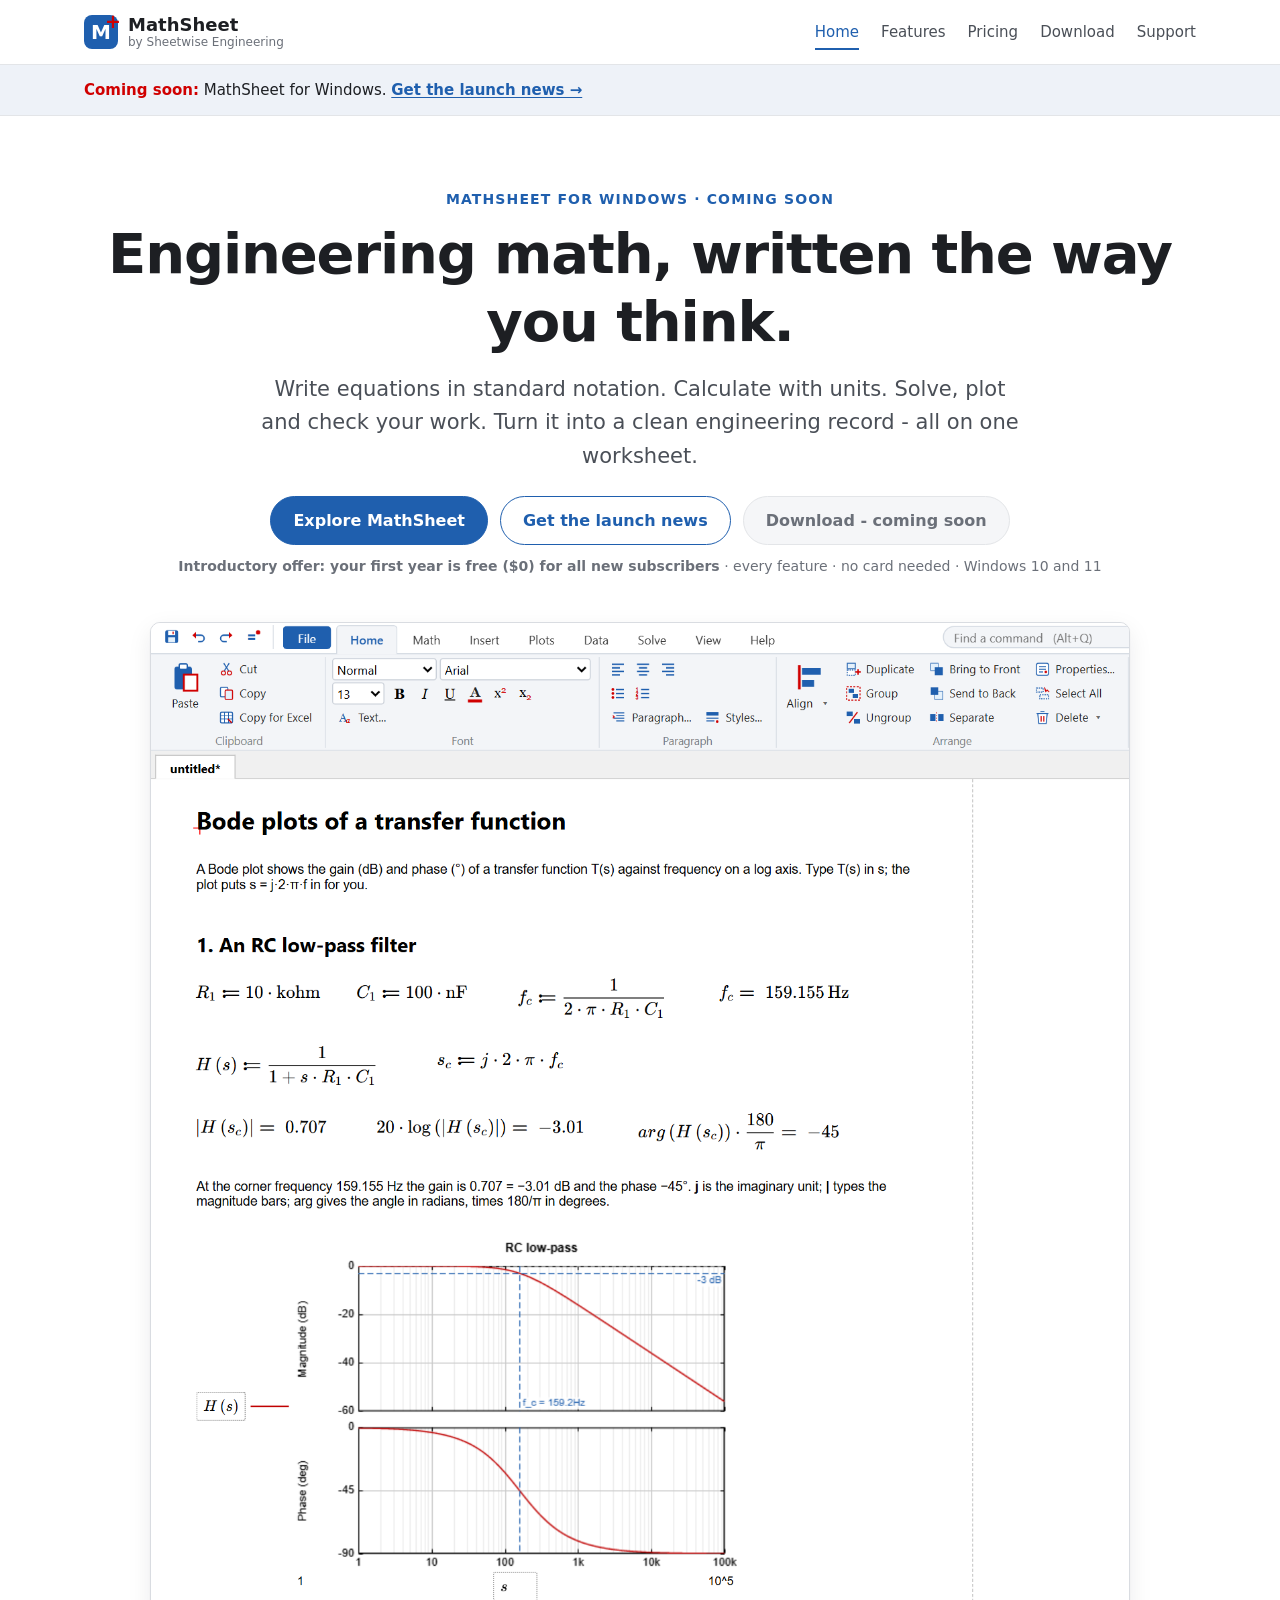
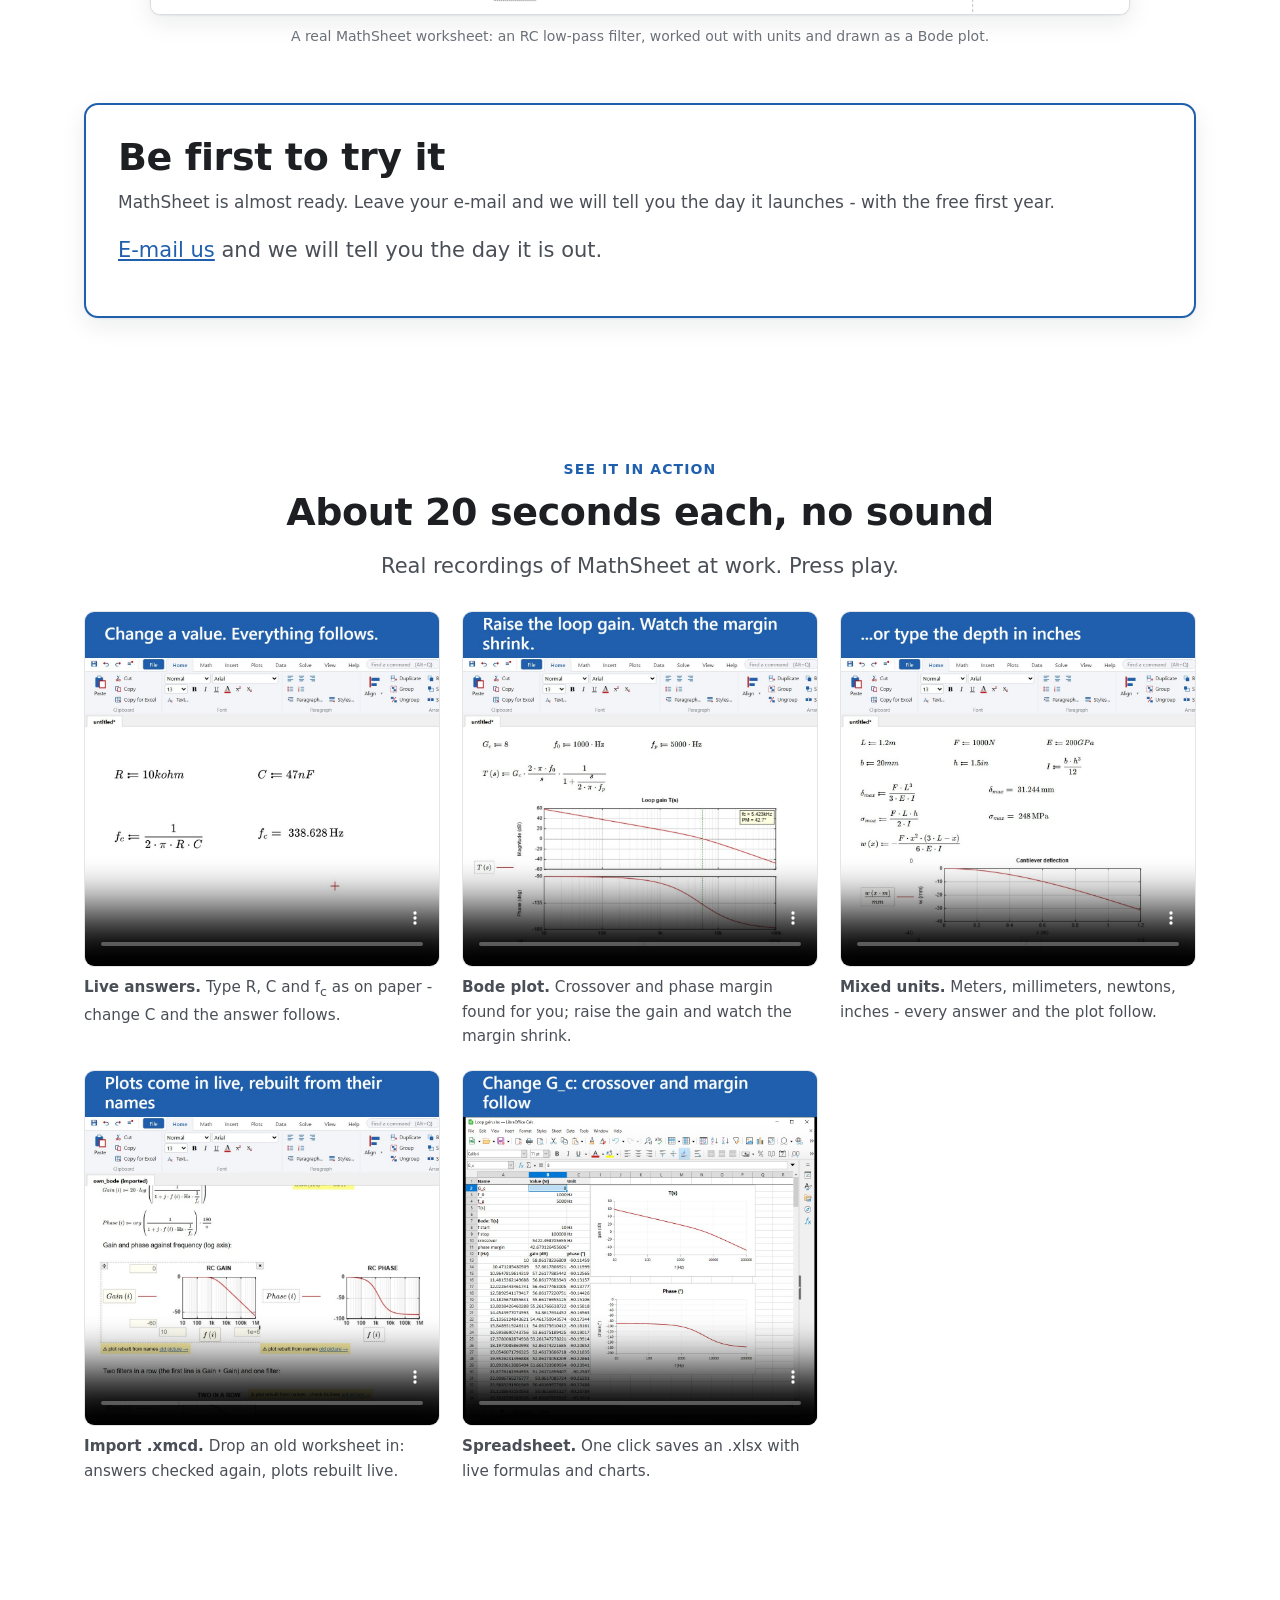
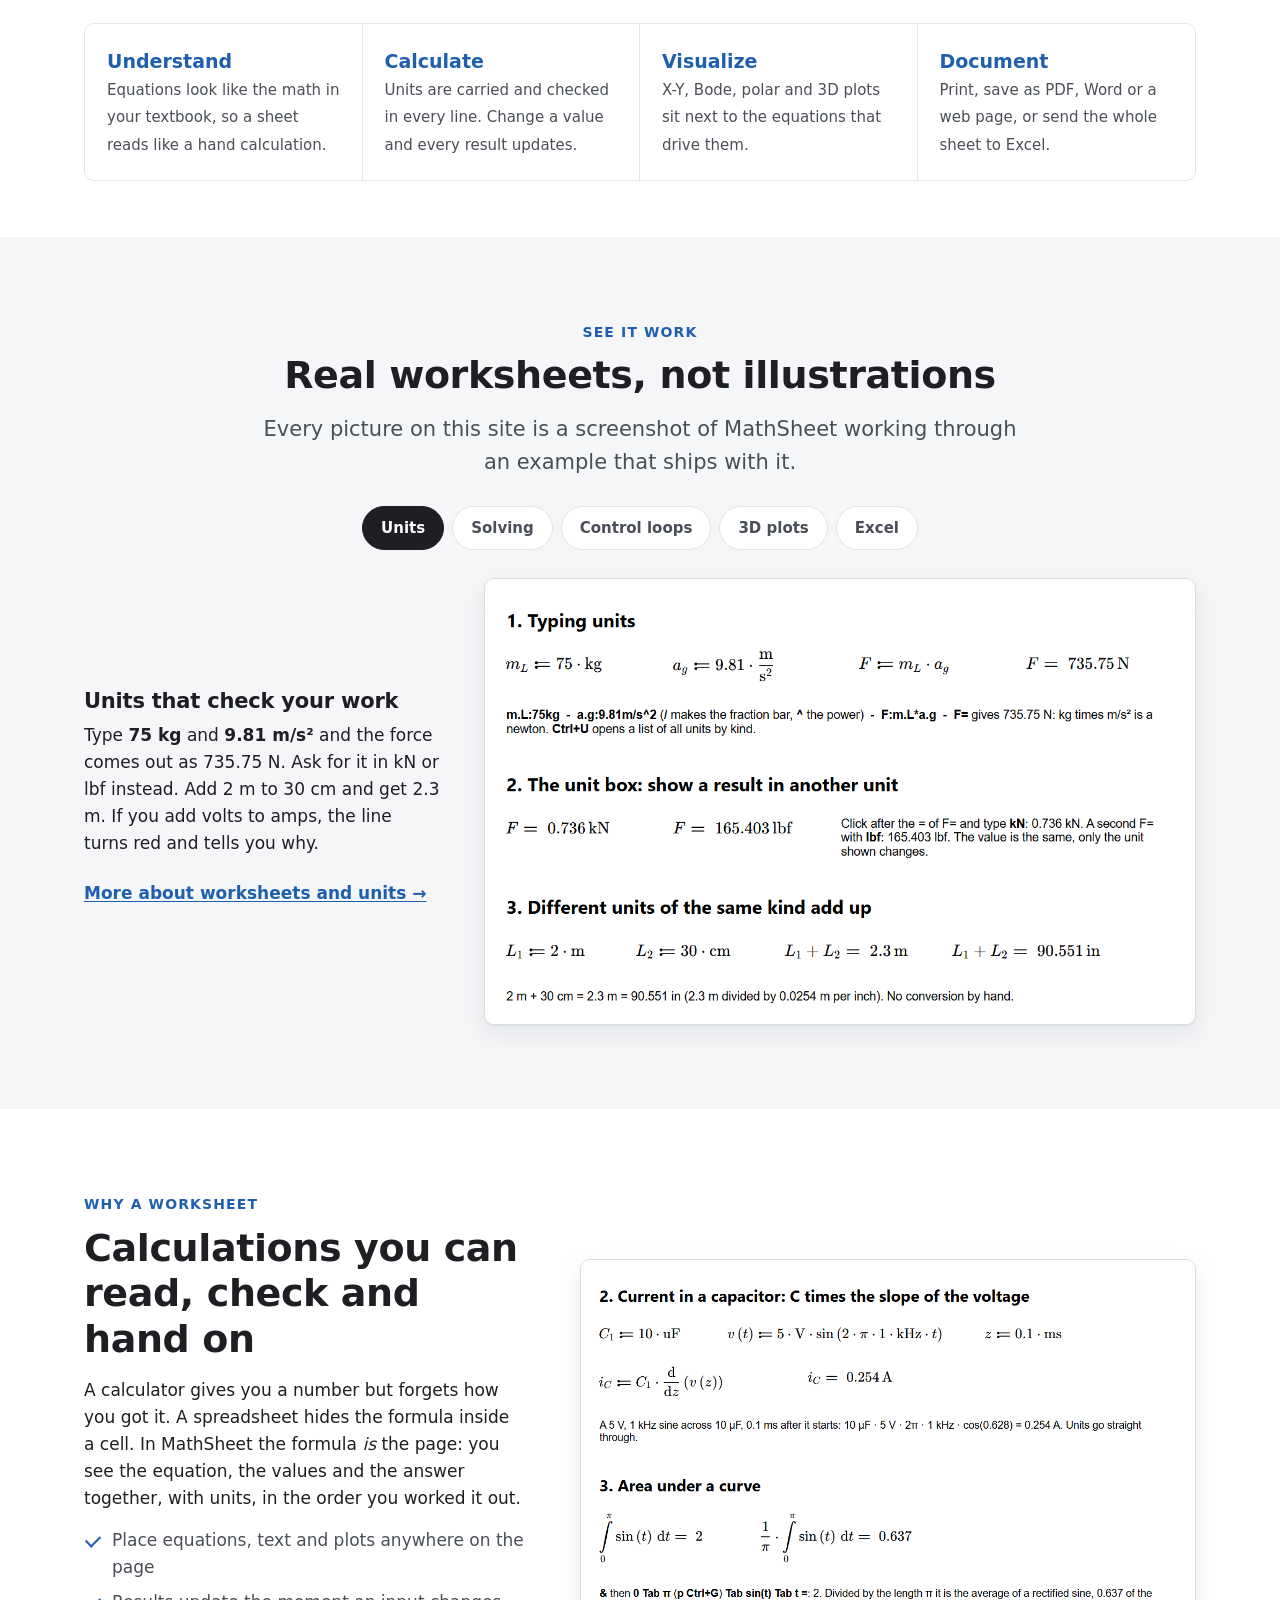
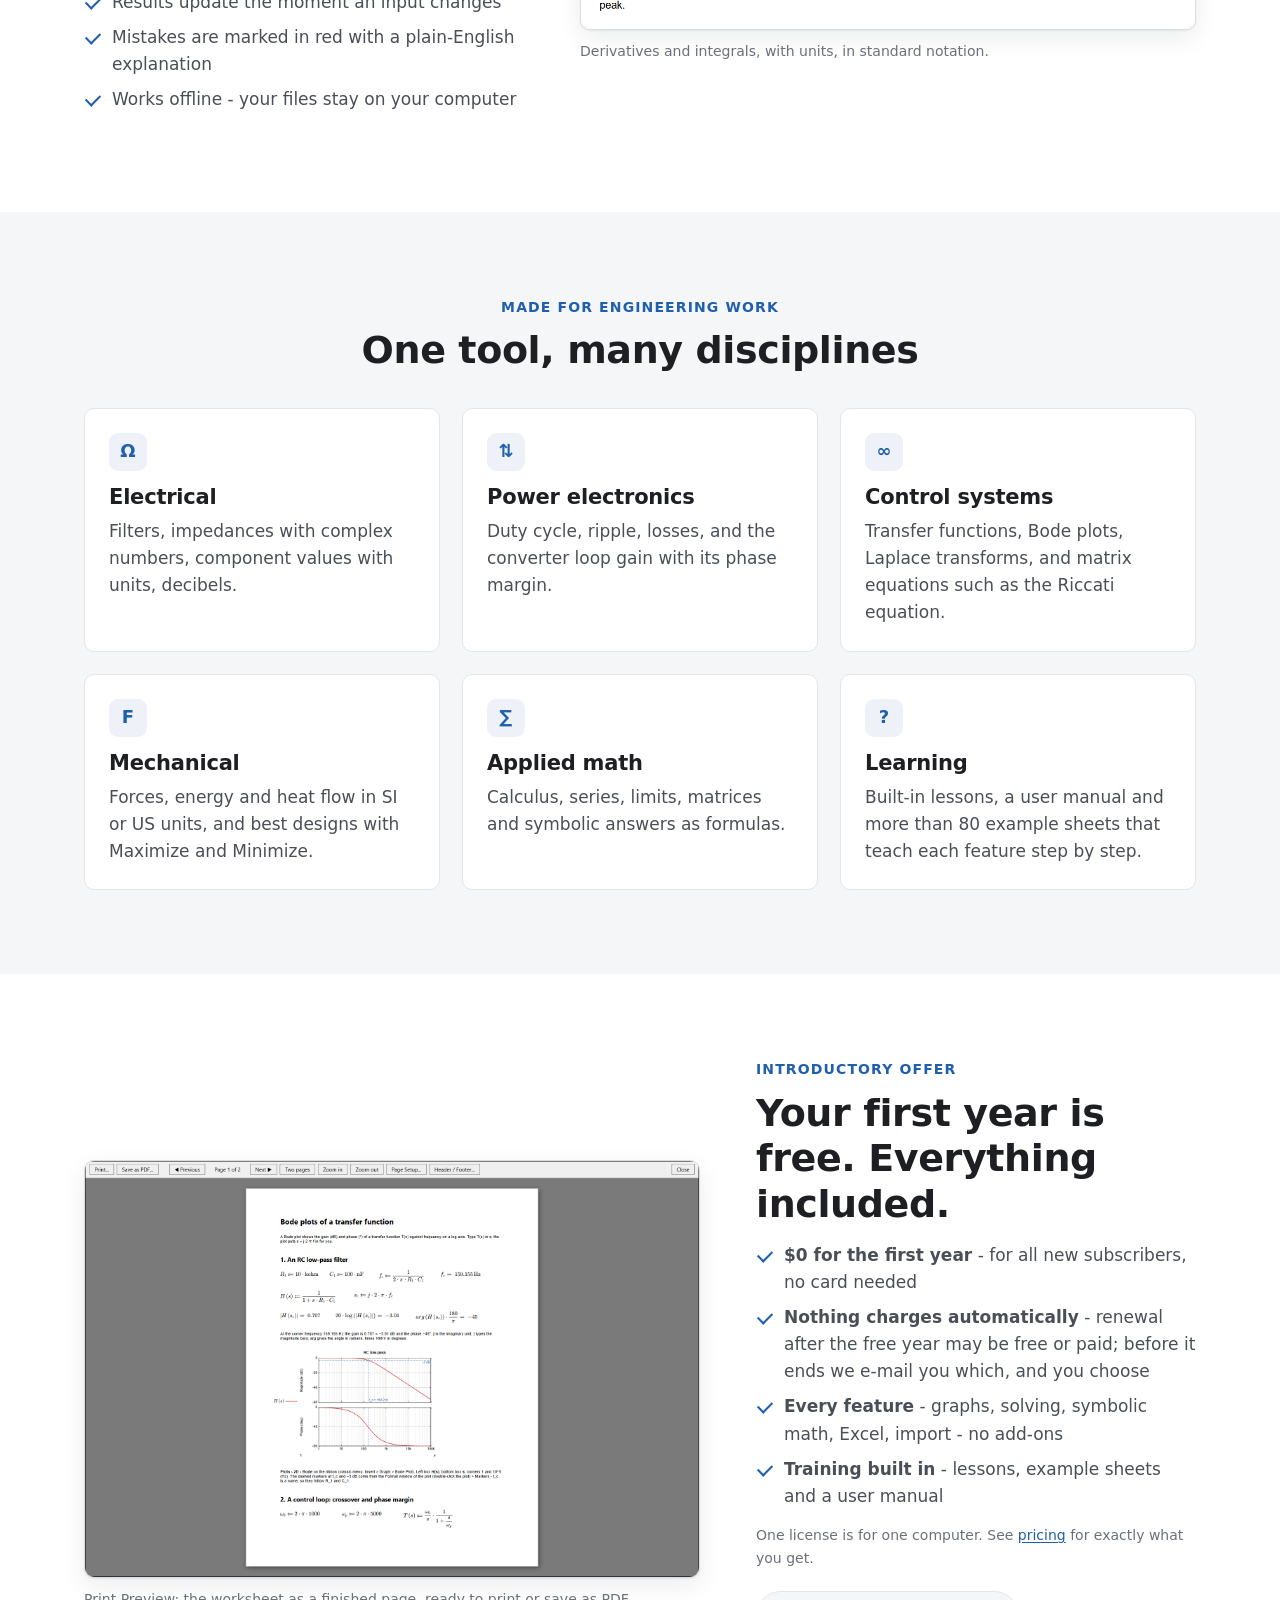
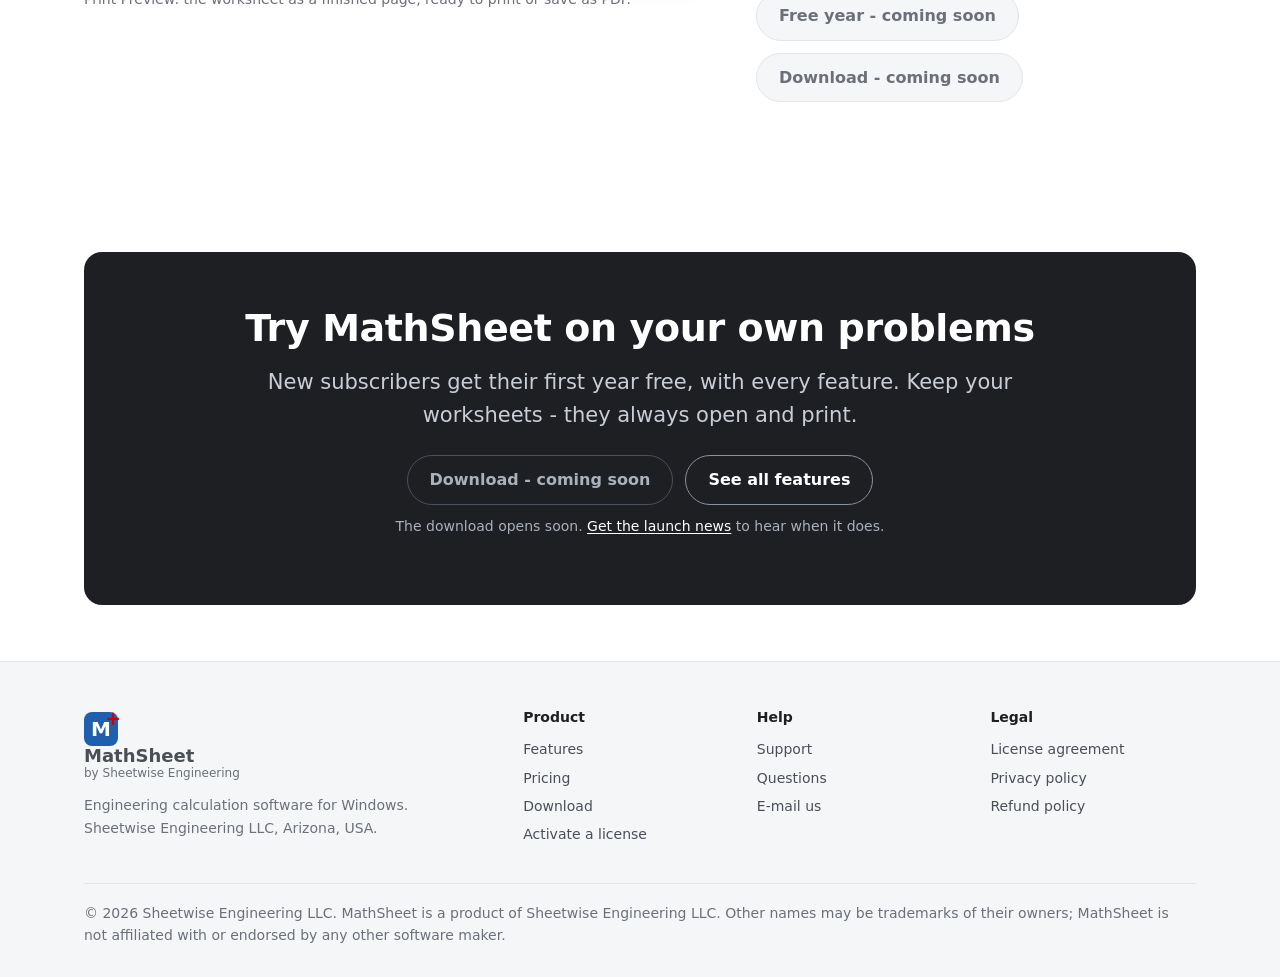
==== index.html @ c65f5441 "Bing Webmaster Tools verification tag Co-Authored-By: Claude Opus 5.5 <noreply@anthropic.com>" ====
<!DOCTYPE html>
<html lang="en">
<head>
<meta charset="utf-8">
<meta name="viewport" content="width=device-width, initial-scale=1">
<title>MathSheet - engineering math worksheet software for Windows | Sheetwise Engineering</title>
<meta name="description" content="MathSheet is engineering calculation software for Windows. Write equations in standard notation, calculate with units, solve, plot and document. Introductory offer: the first year is free for all new subscribers.">
<link rel="canonical" href="https://sheetwise.github.io/">
<meta name="theme-color" content="#1f5fae">
<meta name="google-site-verification" content="GdTmqpbGIVYwA1Ca_xS1ePuDBfjen6raZET5yIoRmF8">
<meta name="msvalidate.01" content="1D24411D6C85A687C64200130550CE2E">
<meta property="og:type" content="website">
<meta property="og:site_name" content="Sheetwise Engineering">
<meta property="og:title" content="MathSheet - engineering math worksheet software for Windows | Sheetwise Engineering">
<meta property="og:description" content="MathSheet is engineering calculation software for Windows. Write equations in standard notation, calculate with units, solve, plot and document. Introductory offer: the first year is free for all new subscribers.">
<meta property="og:url" content="https://sheetwise.github.io/">
<meta property="og:image" content="https://sheetwise.github.io/images/og-mathsheet.png">
<meta property="og:image:alt" content="A MathSheet worksheet with an RC filter calculation and its Bode plot">
<meta name="twitter:card" content="summary_large_image">
<link rel="icon" href="images/icon.svg" type="image/svg+xml">
<link rel="stylesheet" href="style.css">
<script type="application/ld+json">
[
 {
  "@context": "https://schema.org",
  "@type": "SoftwareApplication",
  "name": "MathSheet",
  "applicationCategory": "BusinessApplication",
  "applicationSubCategory": "Engineering calculation software",
  "operatingSystem": "Windows 10, Windows 11",
  "softwareVersion": "1.41",
  "description": "An engineering math worksheet for Windows: equations in standard notation, units, live answers, graphs, solving, symbolic math and reports.",
  "url": "https://sheetwise.github.io/",
  "screenshot": "https://sheetwise.github.io/images/hero-bode.png",
  "offers": {
   "@type": "Offer",
   "price": "0.00",
   "description": "First year free for new subscribers",
   "priceCurrency": "USD",
   "url": "https://sheetwise.github.io/pricing.html"
  },
  "publisher": {
   "@type": "Organization",
   "name": "Sheetwise Engineering LLC",
   "url": "https://sheetwise.github.io/",
   "email": "sheetwiseengllc@gmail.com"
  }
 },
 {
  "@context": "https://schema.org",
  "@type": "Organization",
  "name": "Sheetwise Engineering LLC",
  "url": "https://sheetwise.github.io/",
  "email": "sheetwiseengllc@gmail.com",
  "logo": "https://sheetwise.github.io/images/icon.svg"
 }
]
</script>
</head>
<body>
<a class="skip" href="#main">Skip to content</a>
<header class="top">
  <div class="wrap">
    <a class="brand" href="index.html" aria-label="MathSheet by Sheetwise Engineering - home"><span class="tile" aria-hidden="true">M</span><span><b>MathSheet</b><small>by Sheetwise Engineering</small></span></a>
    <nav class="menu" aria-label="Main">
        <a href="index.html" aria-current="page">Home</a>
        <a href="features.html">Features</a>
        <a href="pricing.html">Pricing</a>
        <a href="download.html">Download</a>
        <a href="support.html">Support</a>
    </nav>
  </div>
</header>
<div class="soonbar" data-when-prelaunch><div class="wrap"><b>Coming soon:</b> MathSheet for Windows. <a href="index.html#news">Get the launch news &rarr;</a></div></div>
<main id="main">

<section class="hero">
  <div class="wrap">
    <p class="eyebrow">MathSheet for Windows<span data-when-prelaunch> &middot; coming soon</span></p>
    <h1>Engineering math, written the way you think.</h1>
    <p class="lead">Write equations in standard notation. Calculate with units. Solve, plot and check your work.
    Turn it into a clean engineering record - all on one worksheet.</p>
    <div class="btns"><a class="btn primary" href="features.html">Explore MathSheet</a> <a class="btn secondary" href="#news" data-when-prelaunch>Get the launch news</a> <a class="btn soon" href="download.html" data-download="Download MathSheet" data-style="secondary" aria-disabled="true">Download - coming soon</a></div>
    <p class="note"><b>Introductory offer: your first year is free ($0) for all new subscribers</b> &middot; every feature &middot; no card needed &middot; Windows 10 and 11</p>
    <div class="shotwrap" id="shot"><figure><button class="zoom" type="button" aria-label="Show full size: MathSheet with an RC low-pass filter: component values with units, the corner frequency 159.155 Hz, the gain at the corner and a Bode plot"><span class="frame"><img src="images/hero-bode.png" width="1458" height="1478" alt="MathSheet with an RC low-pass filter: component values with units, the corner frequency 159.155 Hz, the gain at the corner and a Bode plot" decoding="async"></span></button><figcaption>A real MathSheet worksheet: an RC low-pass filter, worked out with units and drawn as a Bode plot.</figcaption></figure></div>
  </div>
</section>

<section class="tight" id="news" data-when-prelaunch>
  <div class="wrap">
    <div class="newsbox">
      <h2>Be first to try it</h2>
      <p>MathSheet is almost ready. Leave your e-mail and we will tell you the day it launches - with the free first year.</p>
      <form class="signup" data-signup method="post" hidden>
      <div class="fields">
        <div><label for="su-email">E-mail address</label><input id="su-email" type="email" name="email" required autocomplete="email" placeholder="you@example.com"></div>
        <div><label for="su-name">First name <span class="muted">(optional)</span></label><input id="su-name" type="text" name="name" autocomplete="given-name"></div>
        <button class="btn primary" type="submit">Tell me when it's out</button>
      </div>
      <p class="note">We e-mail you when MathSheet launches, and now and then with news about it. Unsubscribe any time. We never sell or share your address - see the <a href="privacy.html#news">privacy policy</a>.</p>
    </form>
    <p class="lead" data-signup-off><a href="mailto:sheetwiseengllc@gmail.com?subject=MathSheet%20launch%20news">E-mail us</a> and we will tell you the day it is out.</p>
    </div>
  </div>
</section>

<section id="demos">
  <div class="wrap center">
    <p class="eyebrow">See it in action</p>
    <h2>About 20 seconds each, no sound</h2>
    <p class="lead">Real recordings of MathSheet at work. Press play.</p>
  </div>
  <div class="wrap">
    <div class="clips">
      <figure><video controls muted playsinline preload="none" width="1080" height="1080" poster="videos/live-answers.jpg" aria-label="Live answers: Type R, C and fc as on paper - change C and the answer follows."><source src="videos/live-answers.mp4" type="video/mp4"></video>
        <figcaption><b>Live answers.</b> Type R, C and f<sub>c</sub> as on paper - change C and the answer follows.</figcaption></figure>
      <figure><video controls muted playsinline preload="none" width="1080" height="1080" poster="videos/bode-margin.jpg" aria-label="Bode plot: Crossover and phase margin found for you; raise the gain and watch the margin shrink."><source src="videos/bode-margin.mp4" type="video/mp4"></video>
        <figcaption><b>Bode plot.</b> Crossover and phase margin found for you; raise the gain and watch the margin shrink.</figcaption></figure>
      <figure><video controls muted playsinline preload="none" width="1080" height="1080" poster="videos/mixed-units.jpg" aria-label="Mixed units: Meters, millimeters, newtons, inches - every answer and the plot follow."><source src="videos/mixed-units.mp4" type="video/mp4"></video>
        <figcaption><b>Mixed units.</b> Meters, millimeters, newtons, inches - every answer and the plot follow.</figcaption></figure>
      <figure><video controls muted playsinline preload="none" width="1080" height="1080" poster="videos/import-xmcd.jpg" aria-label="Import .xmcd: Drop an old worksheet in: answers checked again, plots rebuilt live."><source src="videos/import-xmcd.mp4" type="video/mp4"></video>
        <figcaption><b>Import .xmcd.</b> Drop an old worksheet in: answers checked again, plots rebuilt live.</figcaption></figure>
      <figure><video controls muted playsinline preload="none" width="1080" height="1080" poster="videos/excel-workbook.jpg" aria-label="Spreadsheet: One click saves an .xlsx with live formulas and charts."><source src="videos/excel-workbook.mp4" type="video/mp4"></video>
        <figcaption><b>Spreadsheet.</b> One click saves an .xlsx with live formulas and charts.</figcaption></figure>
    </div>
  </div>
</section>

<section class="tight">
  <div class="wrap">
    <div class="steps4" role="list">
      <div role="listitem"><b>Understand</b><span>Equations look like the math in your textbook, so a sheet reads like a hand calculation.</span></div>
      <div role="listitem"><b>Calculate</b><span>Units are carried and checked in every line. Change a value and every result updates.</span></div>
      <div role="listitem"><b>Visualize</b><span>X-Y, Bode, polar and 3D plots sit next to the equations that drive them.</span></div>
      <div role="listitem"><b>Document</b><span>Print, save as PDF, Word or a web page, or send the whole sheet to Excel.</span></div>
    </div>
  </div>
</section>

<section class="soft">
  <div class="wrap center">
    <p class="eyebrow">See it work</p>
    <h2>Real worksheets, not illustrations</h2>
    <p class="lead">Every picture on this site is a screenshot of MathSheet working through an example that ships with it.</p>
    <div class="tabs" data-tabs>
      <div role="tablist" aria-label="MathSheet examples" hidden>
        <button role="tab" id="t1" aria-controls="p1" type="button">Units</button>
        <button role="tab" id="t2" aria-controls="p2" type="button">Solving</button>
        <button role="tab" id="t3" aria-controls="p3" type="button">Control loops</button>
        <button role="tab" id="t4" aria-controls="p4" type="button">3D plots</button>
        <button role="tab" id="t5" aria-controls="p5" type="button">Excel</button>
      </div>
      <h3 class="nojs-title">Units</h3>
      <div role="tabpanel" id="p1" aria-labelledby="t1">
        <div><h3>Units that check your work</h3><p>Type <b>75 kg</b> and <b>9.81 m/s&sup2;</b> and the force comes out as 735.75 N. Ask for it in kN or lbf instead.
        Add 2 m to 30 cm and get 2.3 m. If you add volts to amps, the line turns red and tells you why.</p><a href="features.html#worksheets">More about worksheets and units &rarr;</a></div>
        <figure><button class="zoom" type="button" aria-label="Show full size: MathSheet units: mass times acceleration gives 735.75 N, the same force shown as 0.736 kN and 165.403 lbf, and 2 m plus 30 cm giving 2.3 m"><span class="frame"><img src="images/units.png" width="1146" height="719" alt="MathSheet units: mass times acceleration gives 735.75 N, the same force shown as 0.736 kN and 165.403 lbf, and 2 m plus 30 cm giving 2.3 m" loading="lazy" decoding="async"></span></button></figure>
      </div>
      <h3 class="nojs-title">Solving</h3>
      <div role="tabpanel" id="p2" aria-labelledby="t2">
        <div><h3>Solve what a calculator cannot</h3><p>A diode and a resistor from 5 V: two equations, two unknowns, one of them exponential.
        Write the equations under <b>Given</b>, call <b>Find</b>, and MathSheet returns 0.555 V and 4.445 mA - with their units.</p><a href="features.html#solving">More about solving &rarr;</a></div>
        <figure><button class="zoom" type="button" aria-label="Show full size: A MathSheet solve block: diode equation and loop equation under Given, Find returns 0.555 V and 4.445 mA"><span class="frame"><img src="images/solveblock.png" width="1089" height="608" alt="A MathSheet solve block: diode equation and loop equation under Given, Find returns 0.555 V and 4.445 mA" loading="lazy" decoding="async"></span></button></figure>
      </div>
      <h3 class="nojs-title">Control loops</h3>
      <div role="tabpanel" id="p3" aria-labelledby="t3">
        <div><h3>Bode plots with crossover and phase margin</h3><p>The loop gain of a buck converter with a Type III compensator, plotted straight from the transfer function.
        The plot reads off the crossover frequency (33.65 kHz) and the phase margin (55.9&deg;) for you. Change a part and watch them move.</p><a href="features.html#graphs">More about graphs &rarr;</a></div>
        <figure><button class="zoom" type="button" aria-label="Show full size: Bode plot of a buck converter loop gain T(s) in MathSheet, with crossover 33.65 kHz and phase margin 55.9 degrees marked"><span class="frame"><img src="images/bode-pm.png" width="855" height="591" alt="Bode plot of a buck converter loop gain T(s) in MathSheet, with crossover 33.65 kHz and phase margin 55.9 degrees marked" loading="lazy" decoding="async"></span></button></figure>
      </div>
      <h3 class="nojs-title">3D plots</h3>
      <div role="tabpanel" id="p4" aria-labelledby="t4">
        <div><h3>Surfaces, contours and vector fields</h3><p>Type a function of two variables into a 3D plot and drag to turn it.
        The same worksheet can show contour maps, bar charts, curves in space and vector fields.</p><a href="features.html#graphs">More about graphs &rarr;</a></div>
        <figure><button class="zoom" type="button" aria-label="Show full size: Two MathSheet 3D surface plots: F(x,y) = sin(x) + cos(y), and a saddle shape"><span class="frame"><img src="images/surface.png" width="1176" height="779" alt="Two MathSheet 3D surface plots: F(x,y) = sin(x) + cos(y), and a saddle shape" loading="lazy" decoding="async"></span></button></figure>
      </div>
      <h3 class="nojs-title">Excel</h3>
      <div role="tabpanel" id="p5" aria-labelledby="t5">
        <div><h3>From worksheet to Excel workbook</h3><p>Save a sheet as an Excel workbook: every value becomes a named cell, every result a live formula, every graph a real chart.
        This chart was drawn by LibreOffice Calc from the workbook MathSheet saved for the buck converter sheet; the crossover and phase margin are live cells beside it.</p><a href="features.html#excel">More about Excel &rarr;</a></div>
        <figure><button class="zoom" type="button" aria-label="Show full size: Spreadsheet chart drawn by LibreOffice Calc from a MathSheet workbook: loop gain in dB against frequency for the buck converter"><span class="frame"><img src="images/calc-chart1.png" width="1040" height="560" alt="Spreadsheet chart drawn by LibreOffice Calc from a MathSheet workbook: loop gain in dB against frequency for the buck converter" loading="lazy" decoding="async"></span></button></figure>
      </div>
    </div>
  </div>
</section>

<section>
  <div class="wrap">
    <div class="split">
      <div>
        <p class="eyebrow">Why a worksheet</p>
        <h2>Calculations you can read, check and hand on</h2>
        <p>A calculator gives you a number but forgets how you got it. A spreadsheet hides the formula inside a cell.
        In MathSheet the formula <i>is</i> the page: you see the equation, the values and the answer together, with units, in the order you worked it out.</p>
        <ul class="ticks">
          <li>Place equations, text and plots anywhere on the page</li>
          <li>Results update the moment an input changes</li>
          <li>Mistakes are marked in red with a plain-English explanation</li>
          <li>Works offline - your files stay on your computer</li>
        </ul>
      </div>
      <figure><button class="zoom" type="button" aria-label="Show full size: MathSheet worksheet: the current in a 10 uF capacitor from the derivative of the voltage, 0.254 A, and the area under a sine curve"><span class="frame"><img src="images/calculus.png" width="1146" height="689" alt="MathSheet worksheet: the current in a 10 uF capacitor from the derivative of the voltage, 0.254 A, and the area under a sine curve" loading="lazy" decoding="async"></span></button><figcaption>Derivatives and integrals, with units, in standard notation.</figcaption></figure>
    </div>
  </div>
</section>

<section class="soft">
  <div class="wrap">
    <div class="center"><p class="eyebrow">Made for engineering work</p><h2>One tool, many disciplines</h2></div>
    <div class="grid3" style="margin-top:34px">
      <div class="card"><div class="ic" aria-hidden="true">&Omega;</div><h3>Electrical</h3><p>Filters, impedances with complex numbers, component values with units, decibels.</p></div>
      <div class="card"><div class="ic" aria-hidden="true">&#8645;</div><h3>Power electronics</h3><p>Duty cycle, ripple, losses, and the converter loop gain with its phase margin.</p></div>
      <div class="card"><div class="ic" aria-hidden="true">&#8734;</div><h3>Control systems</h3><p>Transfer functions, Bode plots, Laplace transforms, and matrix equations such as the Riccati equation.</p></div>
      <div class="card"><div class="ic" aria-hidden="true">F</div><h3>Mechanical</h3><p>Forces, energy and heat flow in SI or US units, and best designs with Maximize and Minimize.</p></div>
      <div class="card"><div class="ic" aria-hidden="true">&sum;</div><h3>Applied math</h3><p>Calculus, series, limits, matrices and symbolic answers as formulas.</p></div>
      <div class="card"><div class="ic" aria-hidden="true">?</div><h3>Learning</h3><p>Built-in lessons, a user manual and more than 80 example sheets that teach each feature step by step.</p></div>
    </div>
  </div>
</section>

<section>
  <div class="wrap">
    <div class="split rev">
      <div>
        <p class="eyebrow">Introductory offer</p>
        <h2>Your first year is free. Everything included.</h2>
        <ul class="ticks">
          <li><b>$0 for the first year</b> - for all new subscribers, no card needed</li>
          <li><b>Nothing charges automatically</b> - renewal after the free year may be free or paid; before it ends we e-mail you which, and you choose</li>
          <li><b>Every feature</b> - graphs, solving, symbolic math, Excel, import - no add-ons</li>
          <li><b>Training built in</b> - lessons, example sheets and a user manual</li>
        </ul>
        <p class="muted small">One license is for one computer. See <a href="pricing.html">pricing</a> for exactly what you get.</p>
        <div class="btns"><a class="btn soon" href="pricing.html" data-buy="Get your free first year" aria-disabled="true">Free year - coming soon</a> <a class="btn soon" href="download.html" data-download="Download MathSheet" data-style="secondary" aria-disabled="true">Download - coming soon</a></div>
      </div>
      <figure><button class="zoom" type="button" aria-label="Show full size: MathSheet Print Preview showing a worksheet laid out as a printed page with equations and a Bode plot"><span class="frame"><img src="images/preview-report.png" width="1750" height="1188" alt="MathSheet Print Preview showing a worksheet laid out as a printed page with equations and a Bode plot" loading="lazy" decoding="async"></span></button><figcaption>Print Preview: the worksheet as a finished page, ready to print or save as PDF.</figcaption></figure>
    </div>
  </div>
</section>

<section class="tight">
  <div class="wrap">
    <div class="band">
      <h2>Try MathSheet on your own problems</h2>
      <p class="lead">New subscribers get their first year free, with every feature. Keep your worksheets - they always open and print.</p>
      <div class="btns"><a class="btn soon" href="download.html" data-download="Download MathSheet" data-style="primary" aria-disabled="true">Download - coming soon</a> <a class="btn secondary" href="features.html">See all features</a></div>
      <p class="note" data-when-prelaunch>The download opens soon. <a href="#news" style="color:#fff">Get the launch news</a> to hear when it does.</p>
    </div>
  </div>
</section>
</main>
<footer class="bottom">
  <div class="wrap">
    <div class="cols">
      <div>
        <a class="brand" href="index.html"><span class="tile" aria-hidden="true">M</span><span><b>MathSheet</b><small>by Sheetwise Engineering</small></span></a>
        <p style="margin-top:14px">Engineering calculation software for Windows.<br>Sheetwise Engineering LLC, Arizona, USA.</p>
      </div>
      <div><h4>Product</h4><a href="features.html">Features</a><a href="pricing.html">Pricing</a><a href="download.html">Download</a><a href="download.html#activate">Activate a license</a></div>
      <div><h4>Help</h4><a href="support.html">Support</a><a href="support.html#faq">Questions</a><a href="mailto:sheetwiseengllc@gmail.com">E-mail us</a></div>
      <div><h4>Legal</h4><a href="terms.html">License agreement</a><a href="privacy.html">Privacy policy</a><a href="refunds.html">Refund policy</a></div>
    </div>
    <div class="legal">&copy; 2026 Sheetwise Engineering LLC. MathSheet is a product of Sheetwise Engineering LLC. Other names may be trademarks of their owners; MathSheet is not affiliated with or endorsed by any other software maker.</div>
  </div>
</footer>
<script src="js/site.js"></script>
</body>
</html>
---- style.css ----
/* Sheetwise Engineering - MathSheet website. Plain CSS, no framework.
   Colours: charcoal text, MathSheet blue #1f5fae, MathSheet red #d00000 (used sparingly). */
:root {
  --ink: #1d1f23; --ink2: #4a4f57; --muted: #6b7079; --line: #e3e5e8; --soft: #f5f6f8; --soft2: #eef2f8;
  --blue: #1f5fae; --blue-d: #174a88; --red: #d00000; --radius: 10px;
  --shadow: 0 1px 2px rgba(16,24,40,.06), 0 8px 24px rgba(16,24,40,.08);
  --font: "Segoe UI Variable Text", "Segoe UI", system-ui, -apple-system, "Helvetica Neue", Arial, sans-serif;
}
* { box-sizing: border-box; }
html { -webkit-text-size-adjust: 100%; scroll-behavior: smooth; }
body { margin: 0; font-family: var(--font); color: var(--ink); background: #fff; line-height: 1.6; font-size: 17px; }
img { max-width: 100%; height: auto; }
a { color: var(--blue); text-underline-offset: 2px; }
a:hover { color: var(--blue-d); }
:focus-visible { outline: 3px solid #8fb4e6; outline-offset: 2px; border-radius: 4px; }
.skip { position: absolute; left: -999px; top: 8px; background: #fff; padding: 8px 12px; z-index: 50; }
.skip:focus { left: 8px; }
.wrap { max-width: 1160px; margin: 0 auto; padding: 0 24px; }
.narrow { max-width: 820px; }
h1, h2, h3 { line-height: 1.2; letter-spacing: -0.01em; color: var(--ink); }
h1 { font-size: clamp(34px, 5vw, 56px); font-weight: 650; margin: 0 0 18px; letter-spacing: -0.02em; }
h2 { font-size: clamp(27px, 3.4vw, 38px); font-weight: 650; margin: 0 0 14px; }
h3 { font-size: 21px; font-weight: 600; margin: 0 0 8px; }
p { margin: 0 0 14px; }
.lead { font-size: clamp(18px, 2vw, 21px); color: var(--ink2); max-width: 760px; }
.eyebrow { font-size: 14px; font-weight: 600; letter-spacing: .08em; text-transform: uppercase; color: var(--blue); margin: 0 0 10px; }
.muted { color: var(--muted); }
.small { font-size: 14px; }

/* header */
header.top { position: sticky; top: 0; z-index: 20; background: rgba(255,255,255,.92); backdrop-filter: saturate(180%) blur(10px); border-bottom: 1px solid var(--line); }
header.top .wrap { display: flex; align-items: center; justify-content: space-between; gap: 16px; min-height: 64px; flex-wrap: wrap; }
.brand { display: flex; align-items: center; gap: 10px; text-decoration: none; color: var(--ink); }
.brand .tile { width: 34px; height: 34px; border-radius: 8px; background: var(--blue); color: #fff; font-weight: 700; font-size: 20px; display: grid; place-items: center; position: relative; flex: none; }
.brand .tile::after { content: "+"; position: absolute; right: -3px; top: -9px; color: var(--red); font-size: 19px; font-weight: 800; }
.brand b { display: block; font-size: 18px; line-height: 1.1; }
.brand small { display: block; font-size: 12px; color: var(--muted); line-height: 1.2; }
nav.menu { display: flex; align-items: center; flex-wrap: wrap; gap: 4px 22px; font-size: 15px; }
nav.menu a { color: var(--ink2); text-decoration: none; padding: 6px 0; }
nav.menu a:hover, nav.menu a[aria-current="page"] { color: var(--blue); }
nav.menu a[aria-current="page"] { box-shadow: inset 0 -2px 0 var(--blue); }
nav.menu .btn { padding: 8px 16px; font-size: 15px; }

/* buttons */
.btn { display: inline-flex; align-items: center; justify-content: center; gap: 8px; min-height: 46px; padding: 11px 22px; border-radius: 999px; font-weight: 600; font-size: 16px; text-decoration: none; border: 1.5px solid var(--blue); cursor: pointer; transition: background .15s, color .15s; }
.btn.primary { background: var(--blue); color: #fff; }
.btn.primary:hover { background: var(--blue-d); border-color: var(--blue-d); color: #fff; }
.btn.secondary { background: #fff; color: var(--blue); }
.btn.secondary:hover { background: var(--soft2); }
.btn.soon { background: var(--soft); color: var(--muted); border-color: var(--line); cursor: default; }
.btns { display: flex; flex-wrap: wrap; gap: 12px; margin: 22px 0 10px; }
.note { font-size: 14px; color: var(--muted); }

/* sections */
section { padding: 84px 0; }
section.tight { padding: 56px 0; }
section.soft { background: var(--soft); }
.center { text-align: center; }
.center .lead { margin-left: auto; margin-right: auto; }
.hero { padding: 72px 0 0; text-align: center; }
.hero .lead { margin: 0 auto; }
.hero .btns { justify-content: center; }
.hero .shotwrap { margin: 44px auto 0; max-width: 980px; }

/* screenshots */
.frame { display: block; border: 1px solid #d9dce1; border-radius: var(--radius); background: #fff; box-shadow: var(--shadow); overflow: hidden; }
.frame img { display: block; width: 100%; }
.frame.bar::before { content: ""; display: block; height: 22px; background: #f0f0f0 radial-gradient(circle at 14px 11px, #d0d3d8 4px, transparent 5px) , #f0f0f0; border-bottom: 1px solid #e2e4e8; }
figure { margin: 0; }
figcaption { font-size: 14px; color: var(--muted); margin-top: 10px; }
button.zoom { all: unset; display: block; cursor: zoom-in; width: 100%; }
button.zoom:focus-visible { outline: 3px solid #8fb4e6; outline-offset: 3px; border-radius: var(--radius); }

/* layouts */
.split { display: grid; grid-template-columns: 5fr 7fr; gap: 56px; align-items: center; }
.split.rev { grid-template-columns: 7fr 5fr; }
.split.rev > :first-child { order: 2; }
.grid3 { display: grid; grid-template-columns: repeat(3, 1fr); gap: 22px; }
.grid2 { display: grid; grid-template-columns: repeat(2, 1fr); gap: 28px; }
.card { border: 1px solid var(--line); border-radius: var(--radius); padding: 24px; background: #fff; }
.card p { margin: 0; color: var(--ink2); }
.card .ic { width: 38px; height: 38px; border-radius: 9px; background: var(--soft2); color: var(--blue); display: grid; place-items: center; font-weight: 700; margin-bottom: 14px; font-size: 18px; }
ul.ticks { list-style: none; padding: 0; margin: 14px 0; }
ul.ticks li { position: relative; padding-left: 28px; margin: 8px 0; color: var(--ink2); }
ul.ticks li::before { content: ""; position: absolute; left: 2px; top: 8px; width: 12px; height: 7px; border-left: 2.5px solid var(--blue); border-bottom: 2.5px solid var(--blue); transform: rotate(-45deg); }

/* four words strip */
.steps4 { display: grid; grid-template-columns: repeat(4, 1fr); gap: 0; border: 1px solid var(--line); border-radius: var(--radius); overflow: hidden; }
.steps4 div { padding: 22px 22px; border-right: 1px solid var(--line); background: #fff; }
.steps4 div:last-child { border-right: 0; }
.steps4 b { display: block; font-size: 19px; color: var(--blue); }
.steps4 span { color: var(--ink2); font-size: 15px; }

/* tabs (home demo) */
.tabs [role="tablist"] { display: flex; flex-wrap: wrap; justify-content: center; gap: 8px; margin: 26px 0 28px; }
.tabs [role="tab"] { font: inherit; font-size: 15px; font-weight: 600; padding: 9px 18px; border-radius: 999px; border: 1px solid var(--line); background: #fff; color: var(--ink2); cursor: pointer; min-height: 42px; }
.tabs [role="tab"][aria-selected="true"] { background: var(--ink); border-color: var(--ink); color: #fff; }
.tabs [role="tabpanel"] { display: grid; grid-template-columns: 4fr 8fr; gap: 44px; align-items: center; text-align: left; }
.tabs [role="tabpanel"][hidden] { display: none; }
.js .tabs .nojs-title { display: none; }
.tabs [role="tabpanel"] a { display: inline-block; padding: 8px 0; font-weight: 600; }
.tabs .nojs-title { margin-top: 30px; }

/* worked example component */
.worked { border: 1px solid var(--line); border-radius: var(--radius); background: #fff; overflow: hidden; }
.worked > header { padding: 18px 24px; border-bottom: 1px solid var(--line); background: var(--soft); }
.worked > header .eyebrow { margin: 0 0 4px; }
.worked > header h3 { margin: 0; }
.worked .body { display: grid; grid-template-columns: 4fr 7fr; }
.worked .body > div { padding: 22px 24px; }
.worked .body > div + div { border-left: 1px solid var(--line); background: #fcfcfd; }
.worked dl { margin: 0; }
.worked dt { font-size: 13px; font-weight: 700; text-transform: uppercase; letter-spacing: .06em; color: var(--muted); margin-top: 14px; }
.worked dt:first-child { margin-top: 0; }
.worked dd { margin: 4px 0 0; color: var(--ink2); }
details.more { margin-top: 12px; }
details.more summary { cursor: pointer; color: var(--blue); font-weight: 600; }

/* flow (Excel) */
.flow { display: grid; grid-template-columns: 1fr auto 1fr auto 1fr; gap: 16px; align-items: center; }
.flow .arrow { font-size: 28px; color: var(--blue); text-align: center; }
.flow h3 { font-size: 17px; margin: 0 0 8px; }

/* before / after */
.ba { display: grid; grid-template-columns: 5fr 9fr; gap: 24px; align-items: start; }
.tag { display: inline-block; font-size: 12px; font-weight: 700; letter-spacing: .06em; text-transform: uppercase; padding: 3px 10px; border-radius: 999px; margin-bottom: 10px; }
.tag.before { background: #eef0f3; color: var(--ink2); }
.tag.after { background: #e3edf9; color: var(--blue); }

/* feature page sub nav */
.subnav { position: sticky; top: 64px; z-index: 10; background: rgba(255,255,255,.95); border-bottom: 1px solid var(--line); }
.subnav .wrap { display: flex; gap: 6px 22px; overflow-x: auto; white-space: nowrap; padding-top: 10px; padding-bottom: 10px; font-size: 15px; scrollbar-width: thin; }
.subnav a { color: var(--ink2); text-decoration: none; }
.subnav a:hover { color: var(--blue); }
.feature-head { max-width: 820px; margin-bottom: 36px; }

/* pricing */
.pricebox { max-width: 560px; margin: 0 auto; border: 1px solid var(--line); border-radius: 16px; box-shadow: var(--shadow); padding: 36px; background: #fff; text-align: left; }
.pricebox .name { font-weight: 600; color: var(--ink2); }
.pricebox .amount { font-size: 64px; font-weight: 650; letter-spacing: -0.03em; line-height: 1; margin: 10px 0 6px; }
.pricebox .amount small { font-size: 18px; font-weight: 500; color: var(--muted); letter-spacing: 0; }
.compare { width: 100%; border-collapse: collapse; font-size: 16px; }
.compare th, .compare td { text-align: left; padding: 12px 14px; border-bottom: 1px solid var(--line); vertical-align: top; }
.compare th { background: var(--soft); font-weight: 600; }
.tablewrap { overflow-x: auto; border: 1px solid var(--line); border-radius: var(--radius); }
.faq details { border-bottom: 1px solid var(--line); padding: 16px 0; }
.faq summary { cursor: pointer; font-weight: 600; font-size: 18px; list-style-position: outside; }
.faq details p { margin: 10px 0 0; color: var(--ink2); }

/* text pages */
.page { padding: 56px 0 80px; }
.page h1 { font-size: clamp(32px, 4vw, 44px); }
.page h2 { font-size: 24px; margin-top: 36px; }
.updated { color: var(--muted); font-size: 14px; margin-bottom: 26px; }
pre.eula { white-space: pre-wrap; font-family: Consolas, "Courier New", monospace; font-size: 14px; background: var(--soft); border: 1px solid var(--line); border-radius: var(--radius); padding: 22px; overflow-x: auto; }
pre.cmd { white-space: pre-wrap; word-break: break-all; font-family: Consolas, "Courier New", monospace; font-size: 14px; background: var(--soft); border: 1px solid var(--line); border-radius: var(--radius); padding: 12px 16px; }
code.hash { font-family: Consolas, monospace; word-break: break-all; background: var(--soft); padding: 1px 6px; border-radius: 4px; }
.callout { border-left: 4px solid var(--blue); background: var(--soft2); padding: 16px 20px; border-radius: 0 var(--radius) var(--radius) 0; margin: 20px 0; }
.callout p:last-child { margin: 0; }
ol.howto { padding-left: 22px; }
ol.howto li { margin: 10px 0; }
kbd { font-family: Consolas, monospace; font-size: 14px; background: var(--soft); border: 1px solid #cfd3d8; border-bottom-width: 2px; border-radius: 5px; padding: 1px 6px; }

/* CTA band */
.band { background: var(--ink); color: #fff; border-radius: 18px; padding: 54px 40px; text-align: center; }
.band h2 { color: #fff; }
.band .lead { color: #c9ced6; margin-left: auto; margin-right: auto; }
.band .btns { justify-content: center; }
.band .btn.secondary { background: transparent; color: #fff; border-color: #8a929d; }
.band .btn.secondary:hover { background: rgba(255,255,255,.08); }
.band .btn.soon { background: transparent; color: #aab1bb; border-color: #4a515b; }
.band .note { color: #aab1bb; }

/* footer */
footer.bottom { border-top: 1px solid var(--line); background: var(--soft); padding: 44px 0 30px; font-size: 14px; color: var(--muted); margin-top: 0; }
footer.bottom .cols { display: grid; grid-template-columns: 2fr 1fr 1fr 1fr; gap: 28px; }
footer.bottom h4 { margin: 0 0 10px; font-size: 14px; color: var(--ink); }
footer.bottom a { display: block; color: var(--ink2); text-decoration: none; margin: 6px 0; }
footer.bottom a:hover { color: var(--blue); }
footer.bottom .legal { margin-top: 30px; padding-top: 18px; border-top: 1px solid var(--line); }

/* lightbox */
dialog.lightbox { border: 0; padding: 0; background: transparent; max-width: 96vw; max-height: 94vh; }
dialog.lightbox::backdrop { background: rgba(10,12,16,.82); }
dialog.lightbox img { display: block; max-width: 96vw; max-height: 88vh; width: auto; border-radius: 6px; background: #fff; }
dialog.lightbox .cap { color: #e6e8eb; font-size: 14px; margin-top: 8px; text-align: center; }
dialog.lightbox .x { position: fixed; top: 14px; right: 18px; font: 600 15px var(--font); color: #fff; background: rgba(255,255,255,.14); border: 0; border-radius: 999px; padding: 10px 16px; cursor: pointer; }

/* coming soon: strip under the header + launch news sign-up */
.soonbar { background: var(--soft2); border-bottom: 1px solid var(--line); font-size: 15px; }
.soonbar .wrap { padding-top: 9px; padding-bottom: 9px; }
.soonbar b { color: var(--red); }
.soonbar a { display: inline-block; padding: 4px 0; font-weight: 600; }
.newsbox { border: 2px solid var(--blue); border-radius: 14px; padding: 30px 32px; background: #fff; box-shadow: var(--shadow); }
.newsbox h2 { margin: 0 0 8px; }
.newsbox > p { margin: 0 0 18px; color: var(--ink2); }
.signup .fields { display: grid; grid-template-columns: 2fr 1.3fr auto; gap: 14px; align-items: end; }
.signup label { display: block; font-size: 14px; font-weight: 600; margin-bottom: 6px; }
.signup input { width: 100%; box-sizing: border-box; min-height: 46px; padding: 0 14px; font: inherit; font-size: 16px; border: 1px solid #c3c8cf; border-radius: 8px; }
.signup input:focus { outline: 3px solid #8fb4e6; outline-offset: 1px; border-color: var(--blue); }
.signup .btn { font: inherit; font-weight: 600; cursor: pointer; }
.signup .note { margin: 12px 0 0; }
[hidden] { display: none !important; }

/* responsive */
@media (max-width: 960px) {
  .split, .split.rev, .tabs [role="tabpanel"], .worked .body, .ba, .grid2 { grid-template-columns: 1fr; gap: 28px; }
  .split.rev > :first-child { order: 0; }
  .worked .body > div + div { border-left: 0; border-top: 1px solid var(--line); }
  .grid3 { grid-template-columns: 1fr 1fr; }
  .steps4 { grid-template-columns: 1fr 1fr; }
  .steps4 div:nth-child(2) { border-right: 0; }
  .steps4 div:nth-child(-n+2) { border-bottom: 1px solid var(--line); }
  .flow { grid-template-columns: 1fr; }
  .flow .arrow { transform: rotate(90deg); }
  footer.bottom .cols { grid-template-columns: 1fr 1fr; }
  section { padding: 60px 0; }
}
@media (max-width: 600px) {
  body { font-size: 16px; }
  .wrap { padding: 0 18px; }
  .grid3, .steps4 { grid-template-columns: 1fr; }
  .steps4 div { border-right: 0; border-bottom: 1px solid var(--line); }
  .steps4 div:last-child { border-bottom: 0; }
  header.top .wrap { padding-top: 8px; padding-bottom: 8px; }
  nav.menu { gap: 2px 16px; font-size: 15px; width: 100%; }
  .subnav { top: 0; position: static; }
  .pricebox { padding: 26px 22px; }
  .band { padding: 40px 22px; border-radius: 14px; }
  footer.bottom .cols { grid-template-columns: 1fr; }
  .hero { padding-top: 44px; }
  .signup .fields { grid-template-columns: 1fr; }
  .newsbox { padding: 24px 20px; }
}
@media (prefers-reduced-motion: reduce) { html { scroll-behavior: auto; } }
@media print { header.top, .subnav, footer.bottom, .btns { display: none; } }
/* demo clips (home page #demos) */
.clips { display: grid; grid-template-columns: repeat(3, 1fr); gap: 22px; margin-top: 28px; }
.clips figure { margin: 0; }
.clips video { display: block; width: 100%; height: auto; border: 1px solid var(--line); border-radius: var(--radius); background: #fff; }
.clips figcaption { margin-top: 8px; font-size: .95rem; color: var(--ink2); }
@media (max-width: 960px) { .clips { grid-template-columns: 1fr 1fr; } }
@media (max-width: 600px) { .clips { grid-template-columns: 1fr; } }
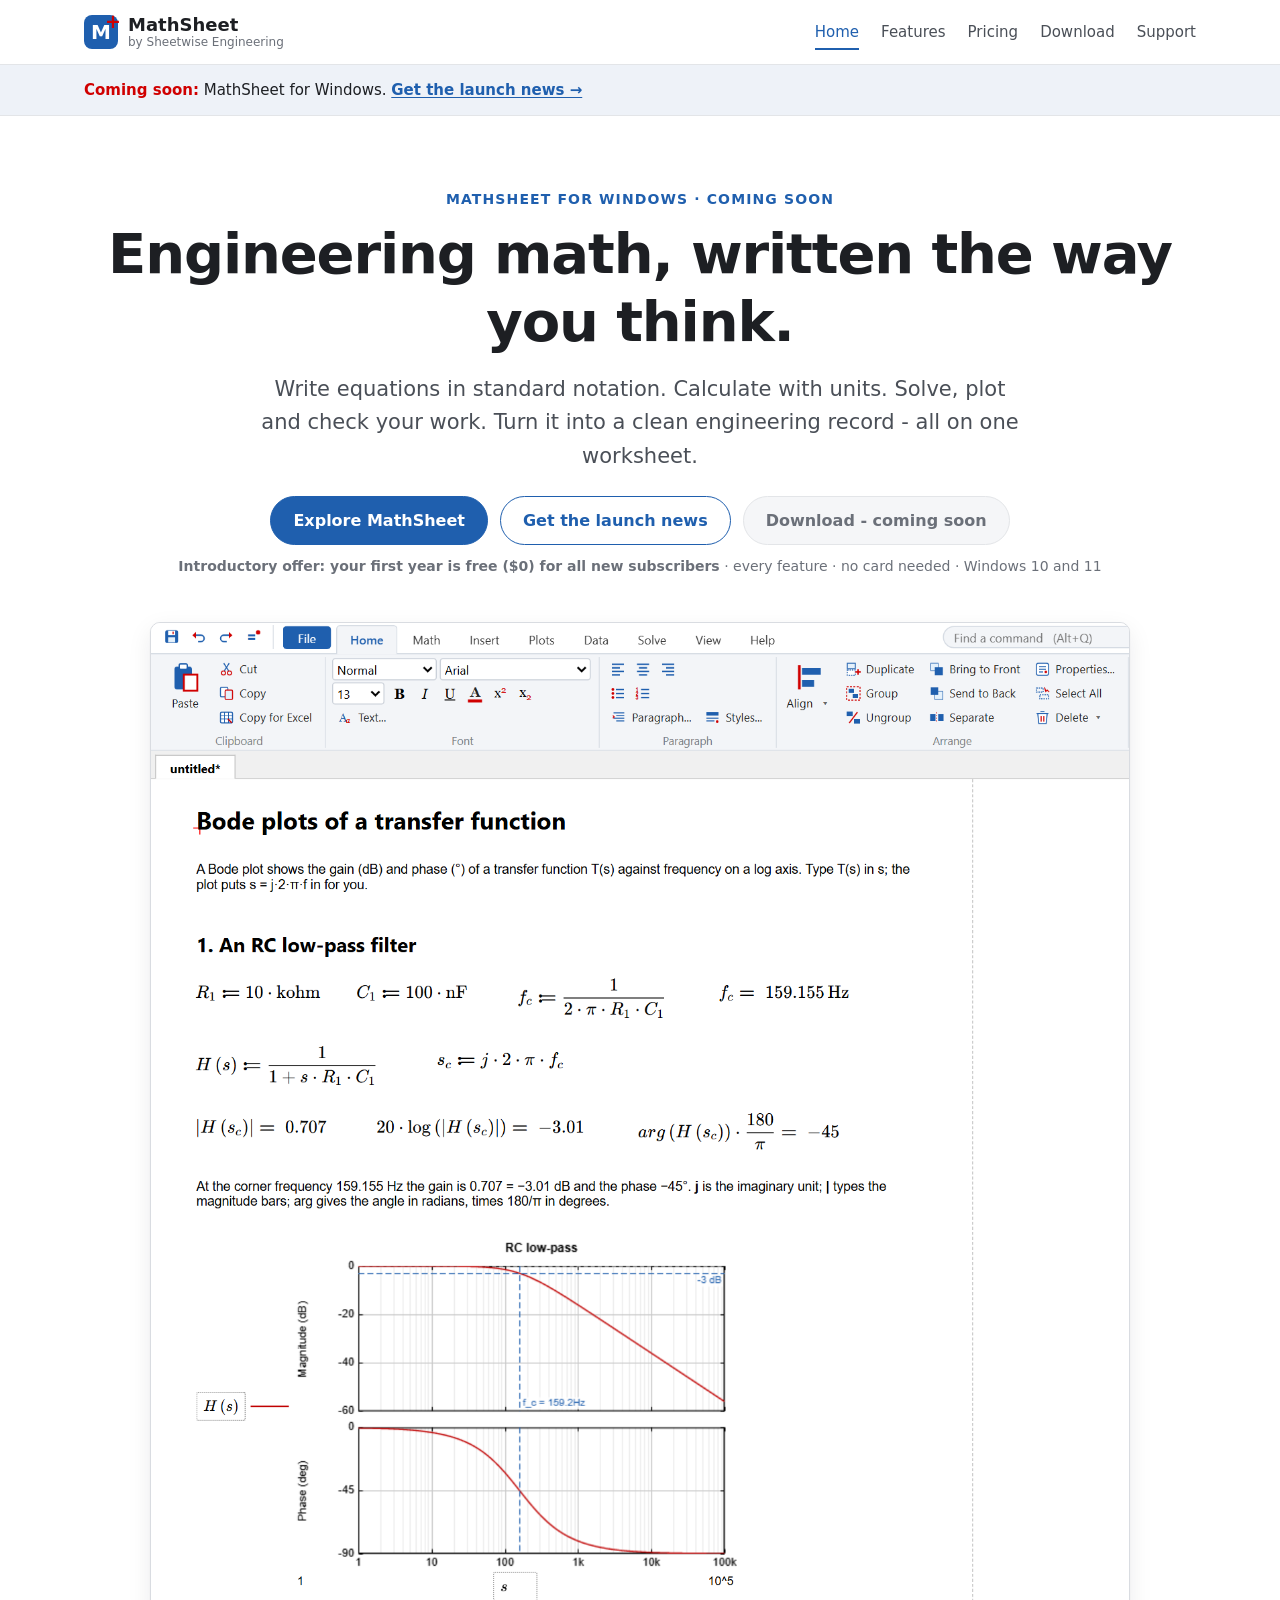
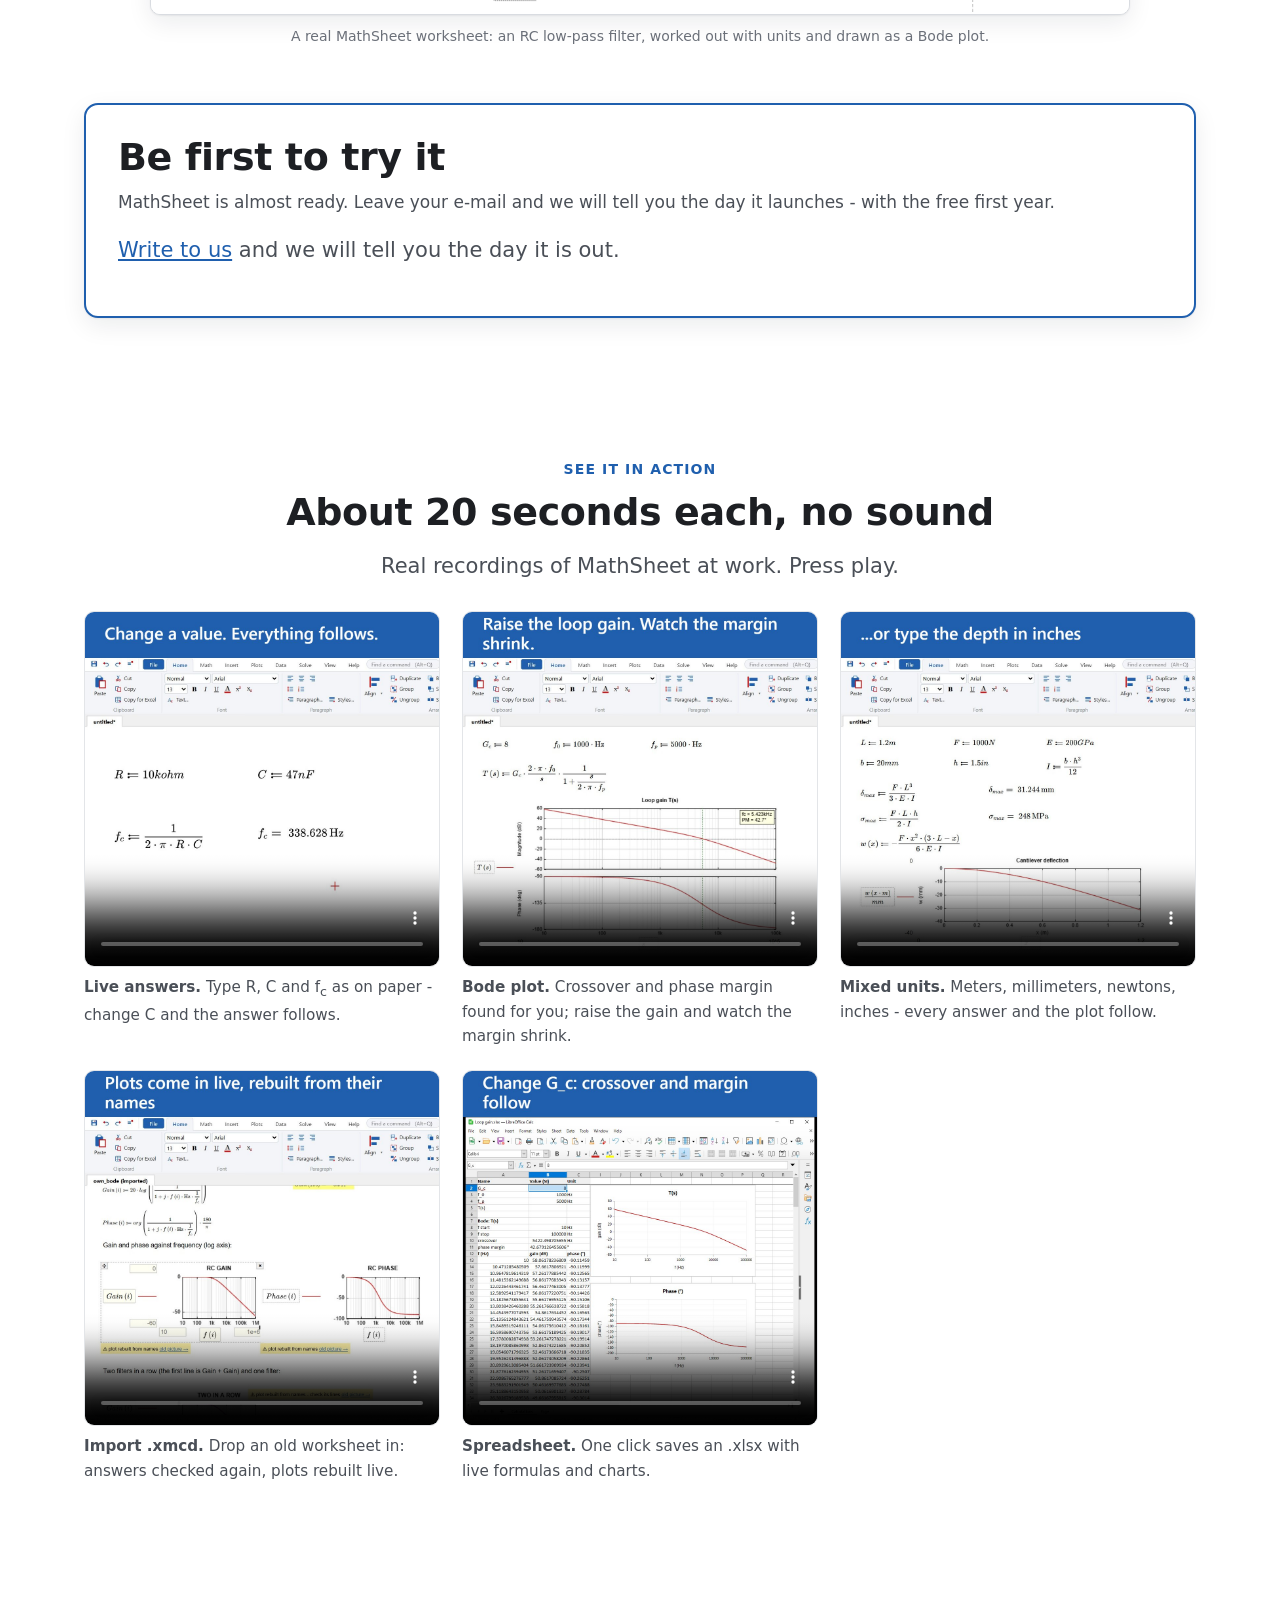
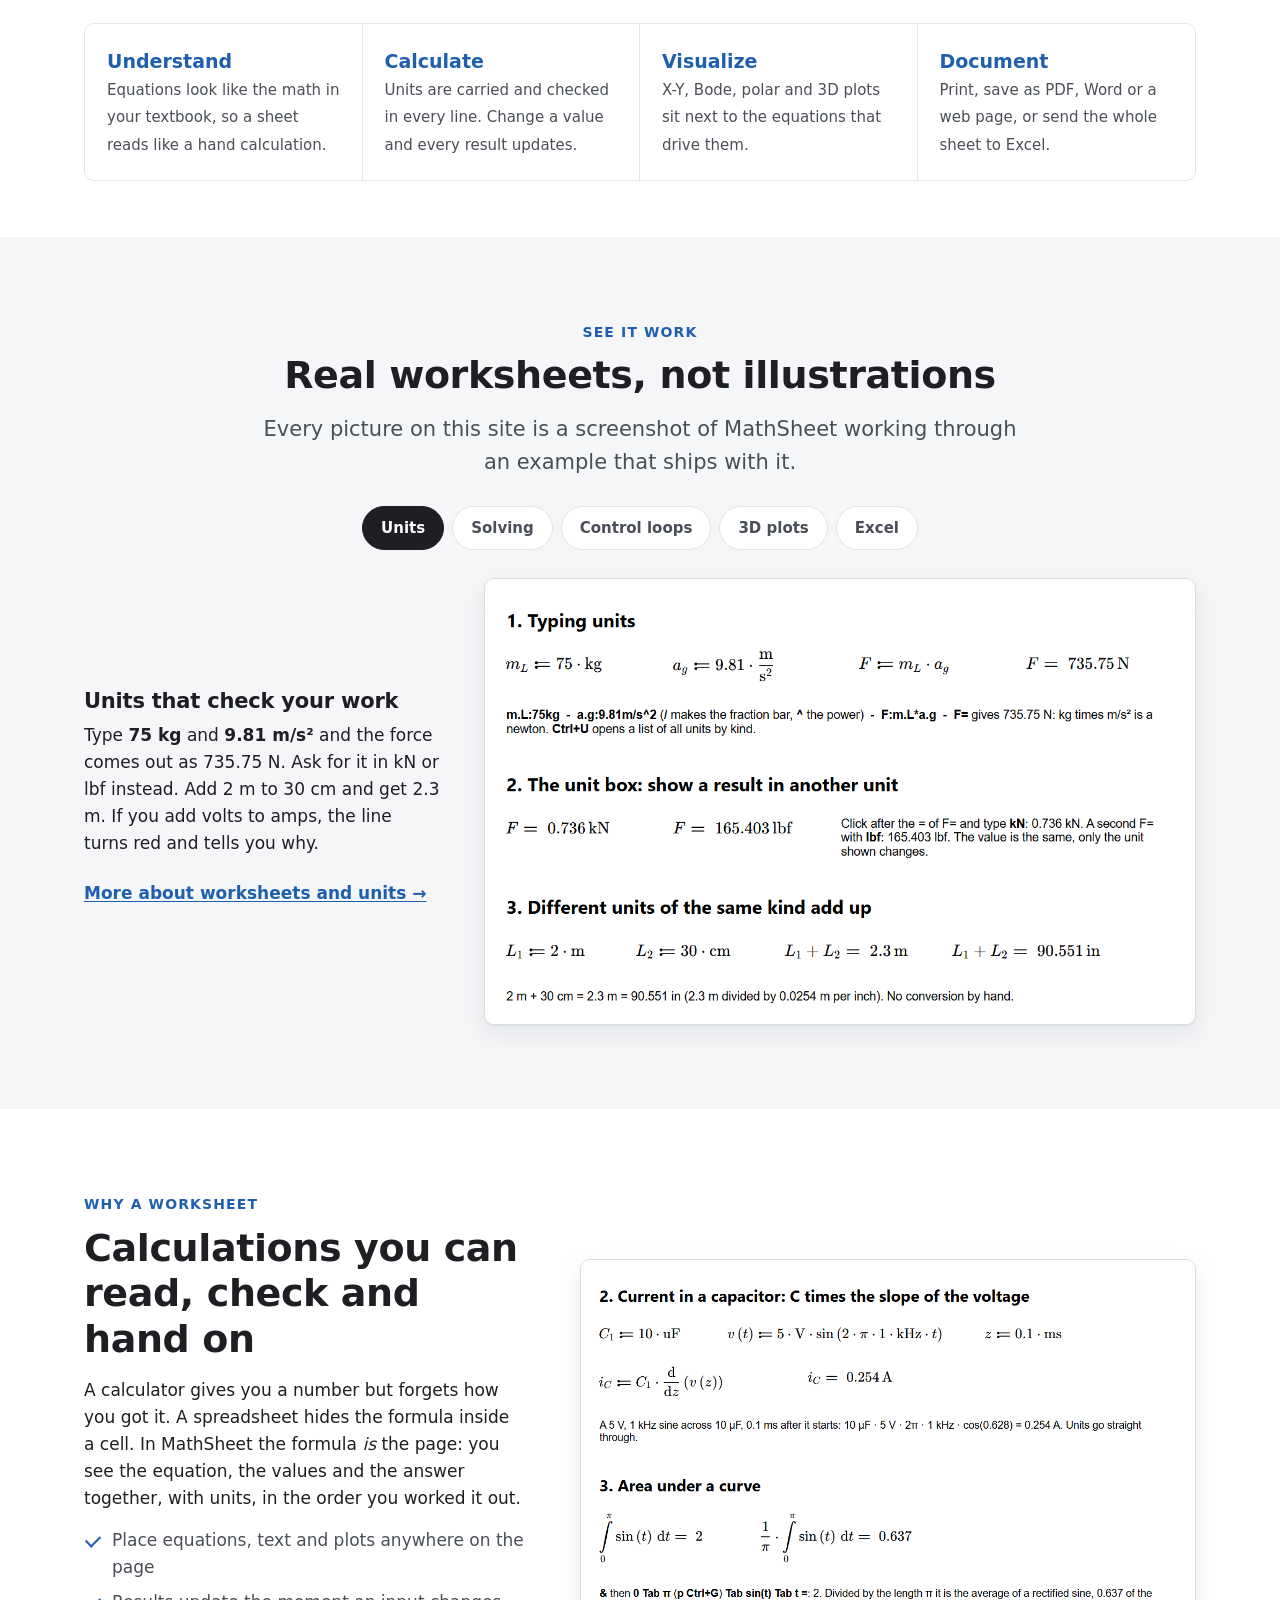
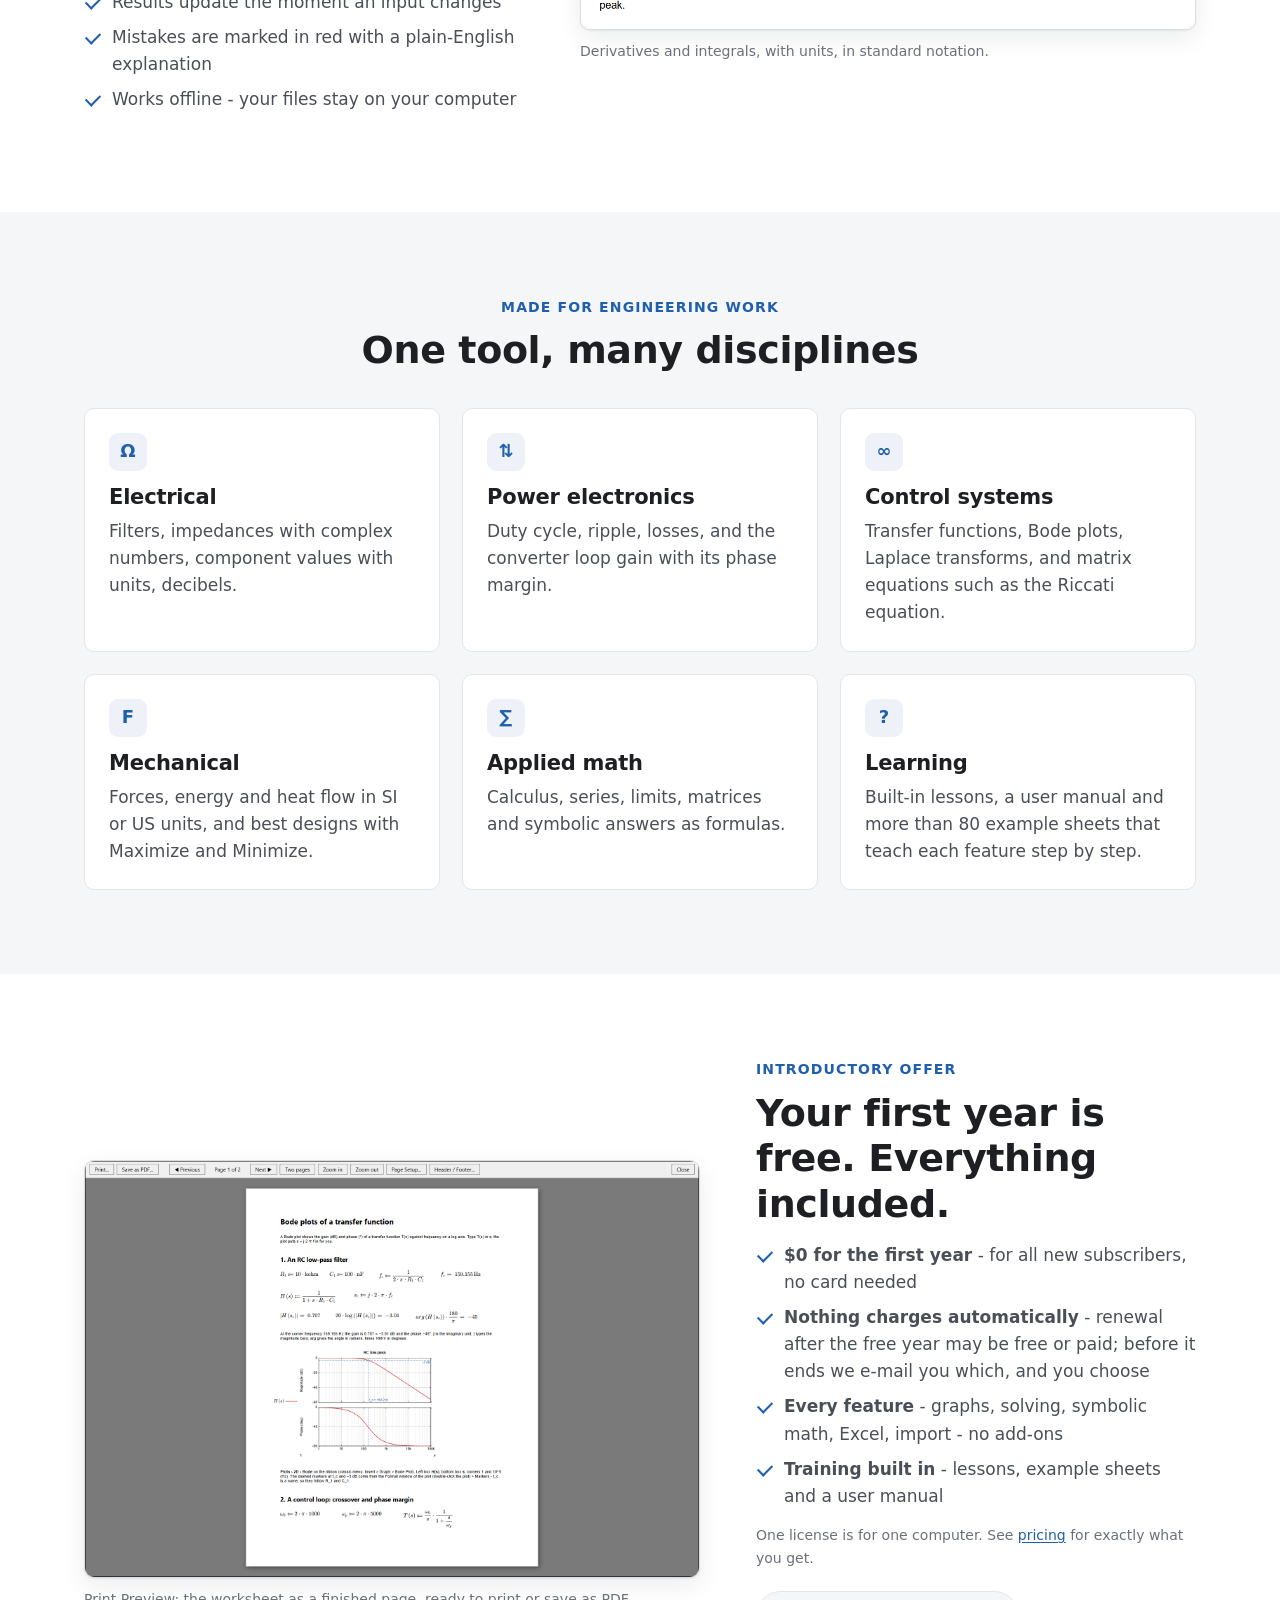
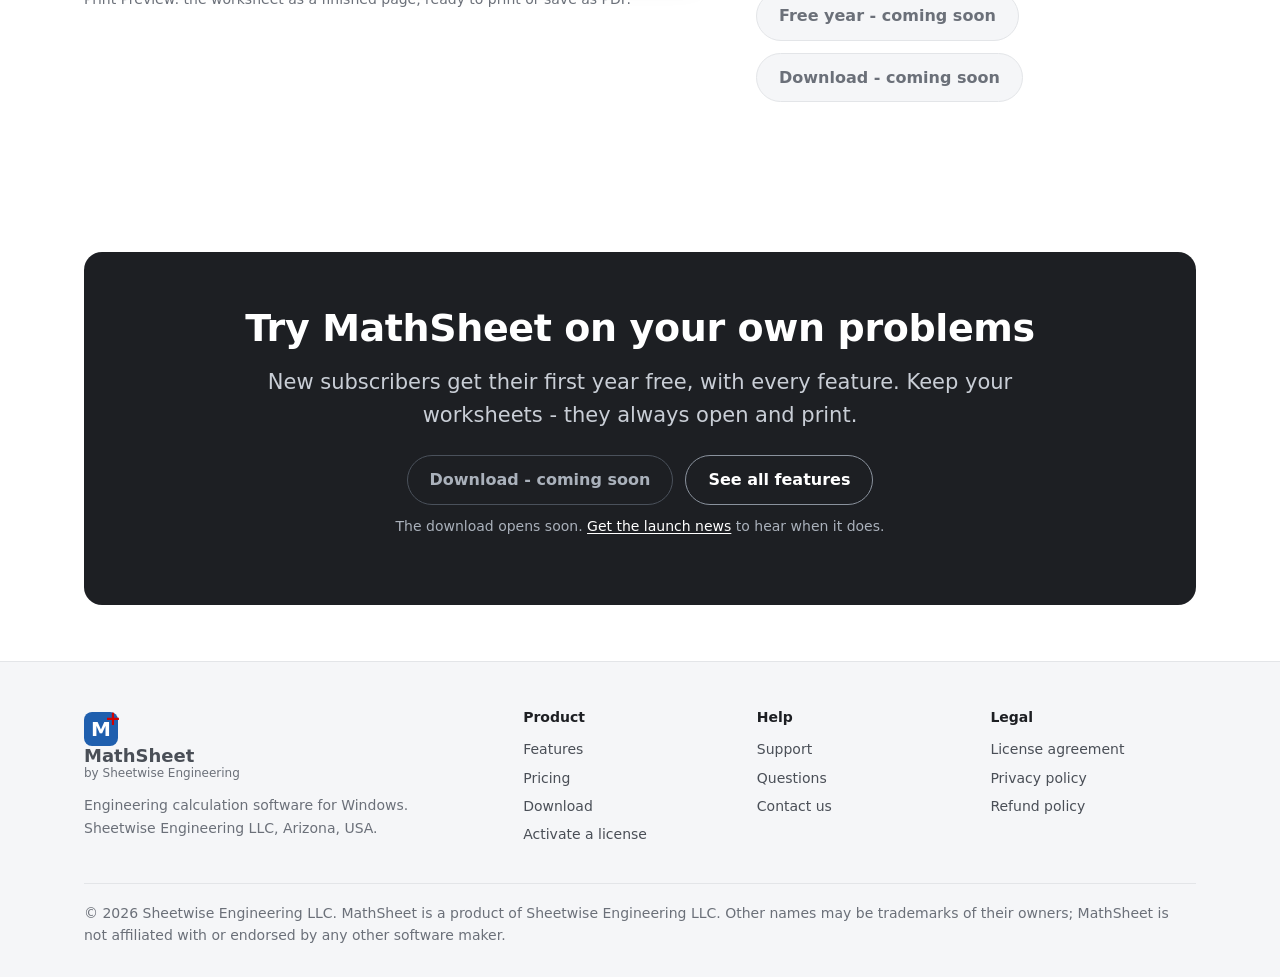
==== commit 71e495e4: "Contact form (Web3Forms) on Support page; support@mathsheet.net address; privacy note Co-Authored-By" ====
--- a/index.html
+++ b/index.html
@@ -5,16 +5,17 @@
 <meta name="viewport" content="width=device-width, initial-scale=1">
 <title>MathSheet - engineering math worksheet software for Windows | Sheetwise Engineering</title>
 <meta name="description" content="MathSheet is engineering calculation software for Windows. Write equations in standard notation, calculate with units, solve, plot and document. Introductory offer: the first year is free for all new subscribers.">
-<link rel="canonical" href="https://sheetwise.github.io/">
+<link rel="canonical" href="https://mathsheet.net/">
 <meta name="theme-color" content="#1f5fae">
 <meta name="google-site-verification" content="GdTmqpbGIVYwA1Ca_xS1ePuDBfjen6raZET5yIoRmF8">
+<meta name="google-site-verification" content="LnjxHHHo0AoAx7ZmQ-dwjHOa0UgMYRNJt0VaMpacCuU">
 <meta name="msvalidate.01" content="1D24411D6C85A687C64200130550CE2E">
 <meta property="og:type" content="website">
 <meta property="og:site_name" content="Sheetwise Engineering">
 <meta property="og:title" content="MathSheet - engineering math worksheet software for Windows | Sheetwise Engineering">
 <meta property="og:description" content="MathSheet is engineering calculation software for Windows. Write equations in standard notation, calculate with units, solve, plot and document. Introductory offer: the first year is free for all new subscribers.">
-<meta property="og:url" content="https://sheetwise.github.io/">
-<meta property="og:image" content="https://sheetwise.github.io/images/og-mathsheet.png">
+<meta property="og:url" content="https://mathsheet.net/">
+<meta property="og:image" content="https://mathsheet.net/images/og-mathsheet.png">
 <meta property="og:image:alt" content="A MathSheet worksheet with an RC filter calculation and its Bode plot">
 <meta name="twitter:card" content="summary_large_image">
 <link rel="icon" href="images/icon.svg" type="image/svg+xml">
@@ -30,29 +31,29 @@
   "operatingSystem": "Windows 10, Windows 11",
   "softwareVersion": "1.41",
   "description": "An engineering math worksheet for Windows: equations in standard notation, units, live answers, graphs, solving, symbolic math and reports.",
-  "url": "https://sheetwise.github.io/",
-  "screenshot": "https://sheetwise.github.io/images/hero-bode.png",
+  "url": "https://mathsheet.net/",
+  "screenshot": "https://mathsheet.net/images/hero-bode.png",
   "offers": {
    "@type": "Offer",
    "price": "0.00",
    "description": "First year free for new subscribers",
    "priceCurrency": "USD",
-   "url": "https://sheetwise.github.io/pricing.html"
+   "url": "https://mathsheet.net/pricing.html"
   },
   "publisher": {
    "@type": "Organization",
    "name": "Sheetwise Engineering LLC",
-   "url": "https://sheetwise.github.io/",
-   "email": "sheetwiseengllc@gmail.com"
+   "url": "https://mathsheet.net/",
+   "email": "support@mathsheet.net"
   }
  },
  {
   "@context": "https://schema.org",
   "@type": "Organization",
   "name": "Sheetwise Engineering LLC",
-  "url": "https://sheetwise.github.io/",
-  "email": "sheetwiseengllc@gmail.com",
-  "logo": "https://sheetwise.github.io/images/icon.svg"
+  "url": "https://mathsheet.net/",
+  "email": "support@mathsheet.net",
+  "logo": "https://mathsheet.net/images/icon.svg"
  }
 ]
 </script>
@@ -99,7 +100,7 @@
       </div>
       <p class="note">We e-mail you when MathSheet launches, and now and then with news about it. Unsubscribe any time. We never sell or share your address - see the <a href="privacy.html#news">privacy policy</a>.</p>
     </form>
-    <p class="lead" data-signup-off><a href="mailto:sheetwiseengllc@gmail.com?subject=MathSheet%20launch%20news">E-mail us</a> and we will tell you the day it is out.</p>
+    <p class="lead" data-signup-off><a href="support.html#contact">Write to us</a> and we will tell you the day it is out.</p>
     </div>
   </div>
 </section>
@@ -257,7 +258,7 @@
         <p style="margin-top:14px">Engineering calculation software for Windows.<br>Sheetwise Engineering LLC, Arizona, USA.</p>
       </div>
       <div><h4>Product</h4><a href="features.html">Features</a><a href="pricing.html">Pricing</a><a href="download.html">Download</a><a href="download.html#activate">Activate a license</a></div>
-      <div><h4>Help</h4><a href="support.html">Support</a><a href="support.html#faq">Questions</a><a href="mailto:sheetwiseengllc@gmail.com">E-mail us</a></div>
+      <div><h4>Help</h4><a href="support.html">Support</a><a href="support.html#faq">Questions</a><a href="support.html#contact">Contact us</a></div>
       <div><h4>Legal</h4><a href="terms.html">License agreement</a><a href="privacy.html">Privacy policy</a><a href="refunds.html">Refund policy</a></div>
     </div>
     <div class="legal">&copy; 2026 Sheetwise Engineering LLC. MathSheet is a product of Sheetwise Engineering LLC. Other names may be trademarks of their owners; MathSheet is not affiliated with or endorsed by any other software maker.</div>
--- a/style.css
+++ b/style.css
@@ -200,6 +200,19 @@
 .signup input:focus { outline: 3px solid #8fb4e6; outline-offset: 1px; border-color: var(--blue); }
 .signup .btn { font: inherit; font-weight: 600; cursor: pointer; }
 .signup .note { margin: 12px 0 0; }
+.contact { display: grid; gap: 16px; max-width: 640px; }
+.contact .fields { display: grid; grid-template-columns: 1fr 1fr; gap: 14px; }
+.contact label { display: block; font-size: 14px; font-weight: 600; margin-bottom: 6px; }
+.contact input, .contact select, .contact textarea { width: 100%; box-sizing: border-box; min-height: 46px; padding: 10px 14px; font: inherit; font-size: 16px; border: 1px solid #c3c8cf; border-radius: 8px; background: #fff; }
+.contact textarea { resize: vertical; }
+.contact input:focus, .contact select:focus, .contact textarea:focus { outline: 3px solid #8fb4e6; outline-offset: 1px; border-color: var(--blue); }
+.contact .btn { font: inherit; font-weight: 600; justify-self: start; }
+.contact .btn:disabled { opacity: .6; cursor: wait; }
+.contact .note { margin: 0; }
+.contact .result { margin: 0; font-weight: 600; }
+.contact .result.ok { color: #1b7a3a; }
+.contact .result.bad { color: #d00000; }
+.contact .hp { display: none; }
 [hidden] { display: none !important; }
 
 /* responsive */
@@ -230,6 +243,7 @@
   footer.bottom .cols { grid-template-columns: 1fr; }
   .hero { padding-top: 44px; }
   .signup .fields { grid-template-columns: 1fr; }
+  .contact .fields { grid-template-columns: 1fr; }
   .newsbox { padding: 24px 20px; }
 }
 @media (prefers-reduced-motion: reduce) { html { scroll-behavior: auto; } }
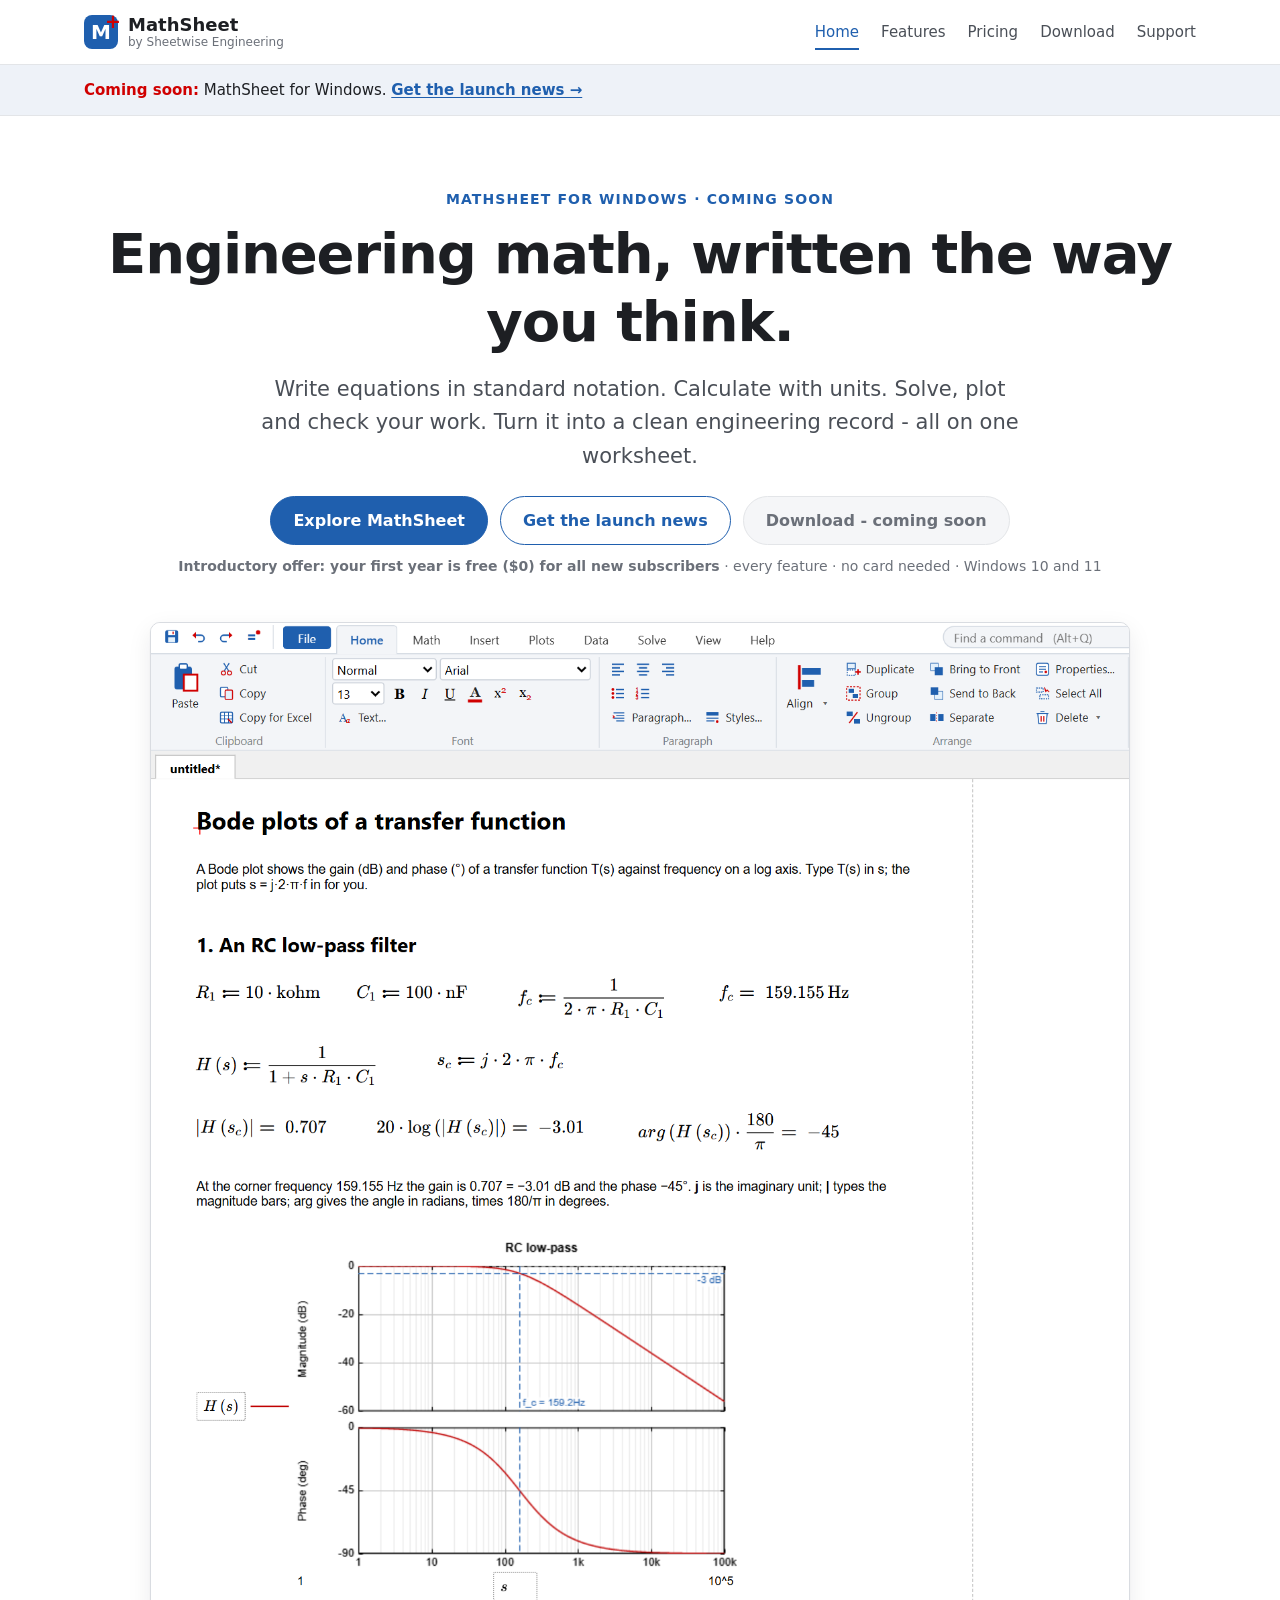
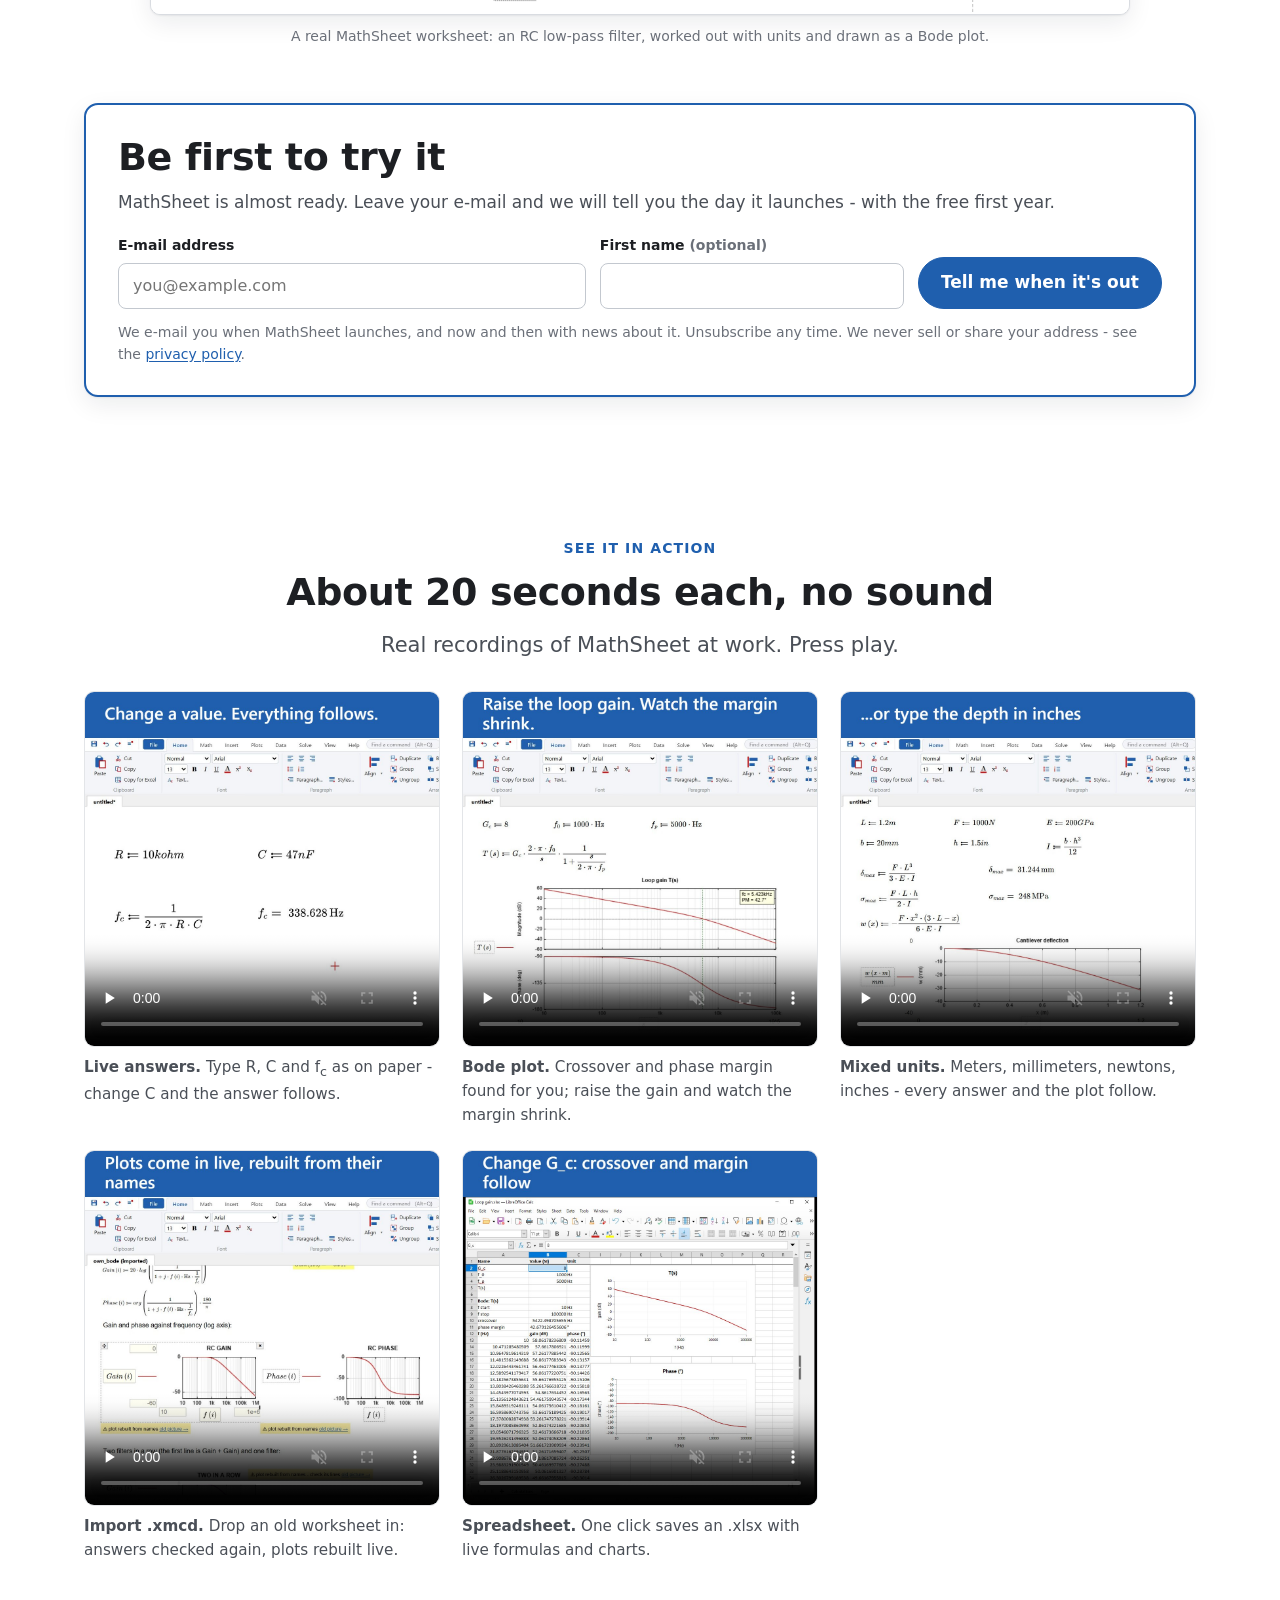
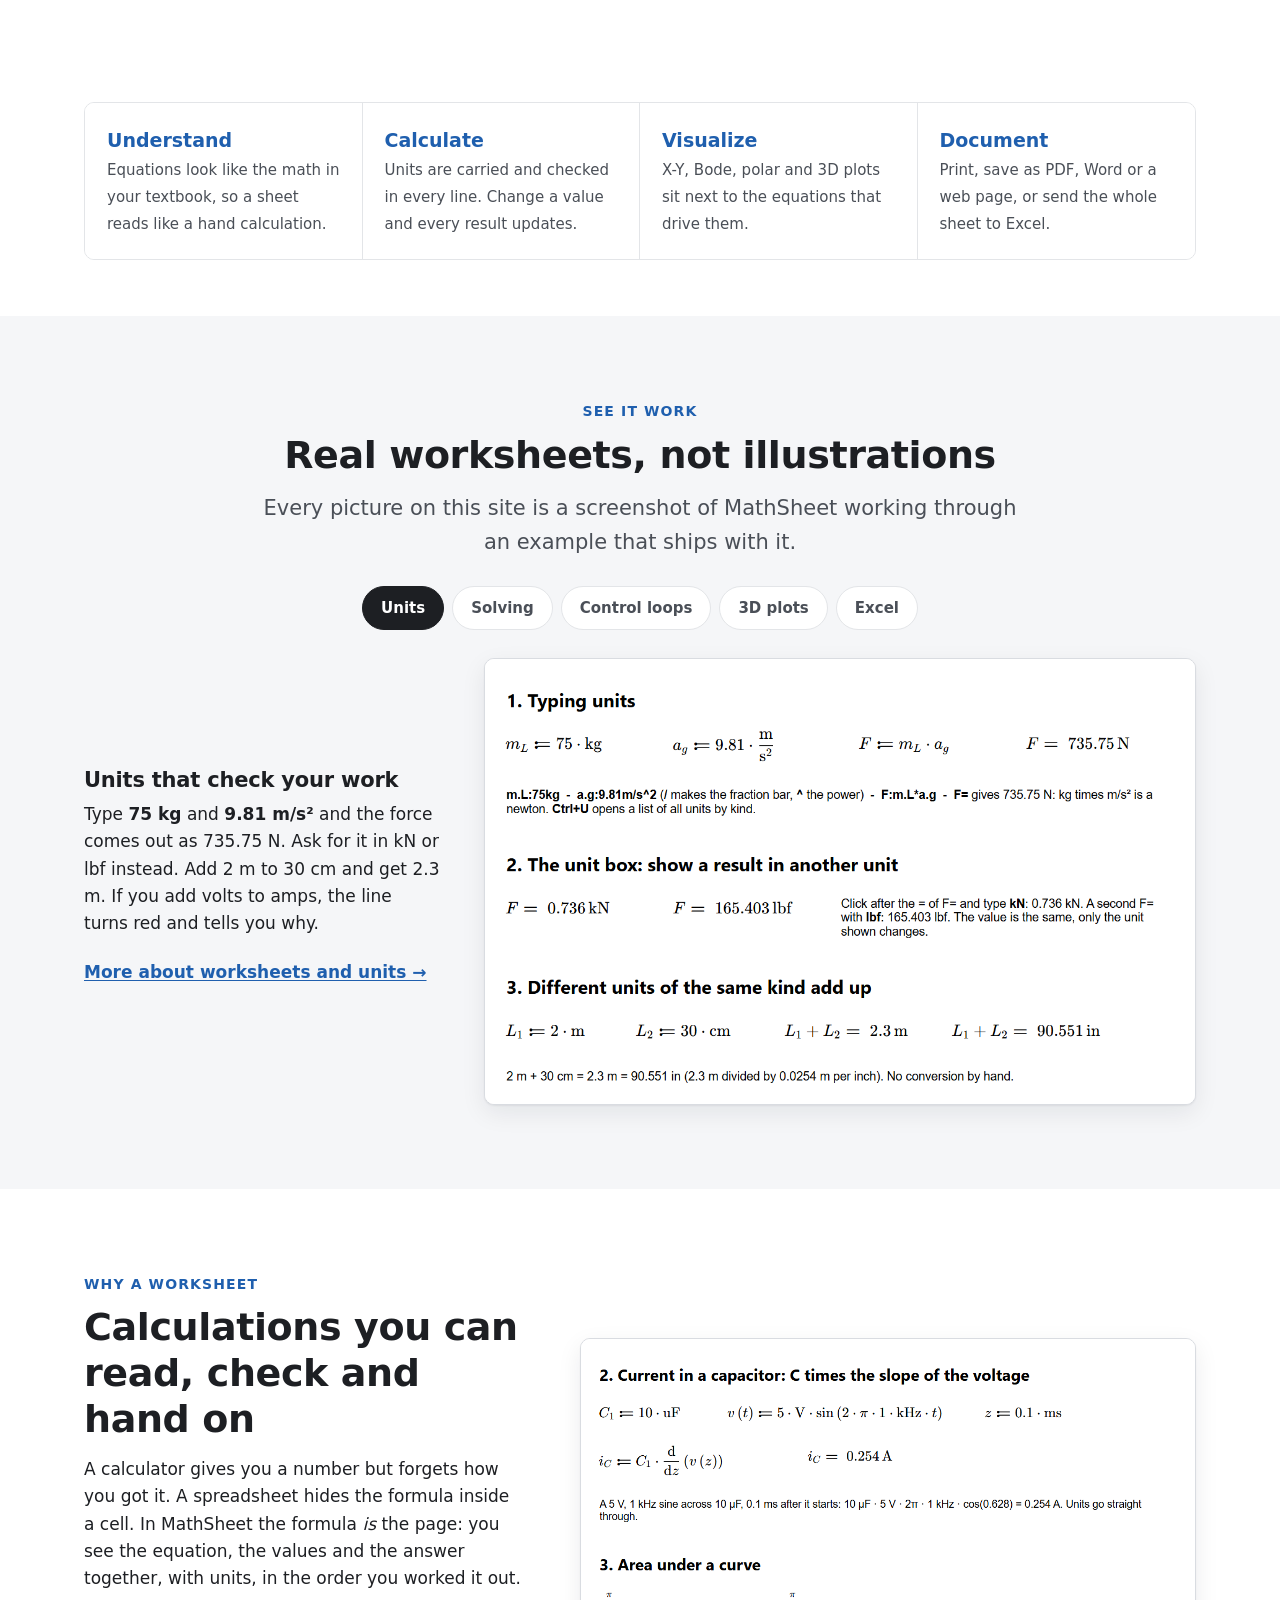
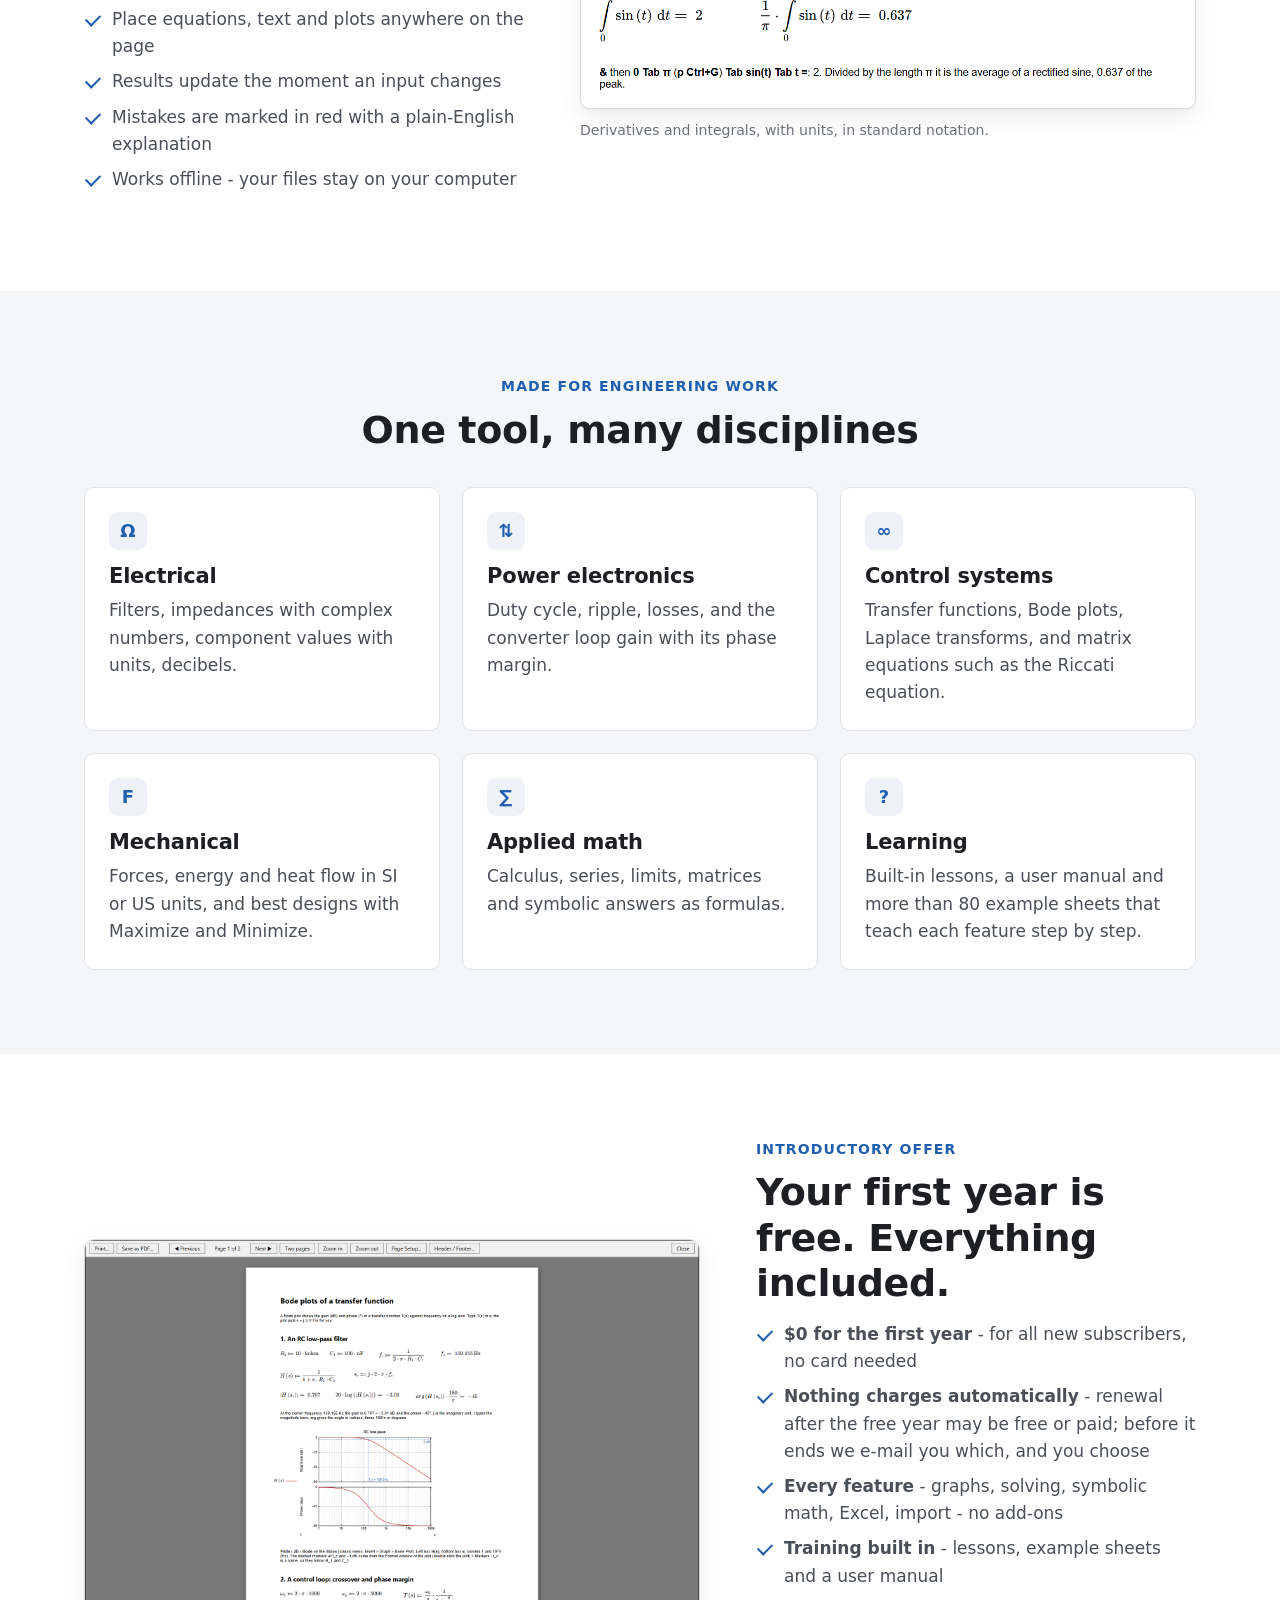
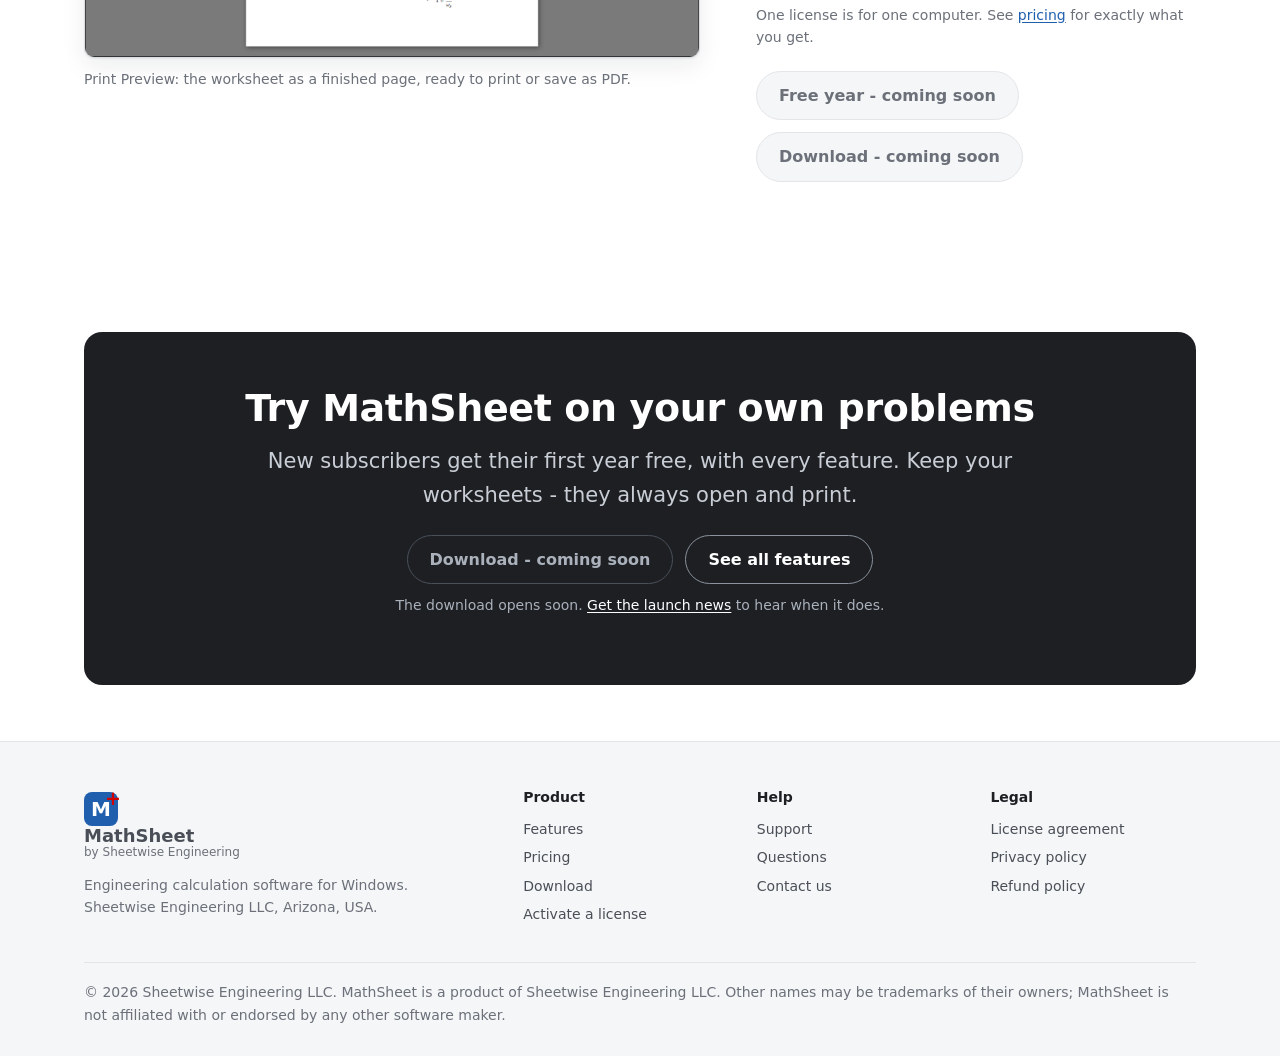
==== commit dbf83cbb: "Launch news box works now: sign-ups e-mailed to us by Web3Forms Co-Authored-By: Claude Opus 5.5 <nor" ====
--- a/index.html
+++ b/index.html
@@ -92,13 +92,18 @@
     <div class="newsbox">
       <h2>Be first to try it</h2>
       <p>MathSheet is almost ready. Leave your e-mail and we will tell you the day it launches - with the free first year.</p>
-      <form class="signup" data-signup method="post" hidden>
+      <form class="signup" data-signup action="https://api.web3forms.com/submit" method="post" hidden>
+      <input type="hidden" name="access_key" value="">
+      <input type="hidden" name="from_name" value="mathsheet.net launch news">
+      <input type="hidden" name="subject" value="MathSheet launch news: new sign-up">
+      <input type="checkbox" name="botcheck" class="hp" tabindex="-1" autocomplete="off">
       <div class="fields">
         <div><label for="su-email">E-mail address</label><input id="su-email" type="email" name="email" required autocomplete="email" placeholder="you@example.com"></div>
         <div><label for="su-name">First name <span class="muted">(optional)</span></label><input id="su-name" type="text" name="name" autocomplete="given-name"></div>
         <button class="btn primary" type="submit">Tell me when it's out</button>
       </div>
       <p class="note">We e-mail you when MathSheet launches, and now and then with news about it. Unsubscribe any time. We never sell or share your address - see the <a href="privacy.html#news">privacy policy</a>.</p>
+      <p class="result" role="status" aria-live="polite"></p>
     </form>
     <p class="lead" data-signup-off><a href="support.html#contact">Write to us</a> and we will tell you the day it is out.</p>
     </div>
@@ -265,5 +270,7 @@
   </div>
 </footer>
 <script src="js/site.js"></script>
+<!-- Cloudflare Web Analytics (no cookies, no personal data; privacy.html "This website") -->
+<script defer src="https://static.cloudflareinsights.com/beacon.min.js" data-cf-beacon='{"token": "5719f8e9d53543c59c81e14f3e20d16a"}'></script>
 </body>
 </html>
--- a/style.css
+++ b/style.css
@@ -209,10 +209,12 @@
 .contact .btn { font: inherit; font-weight: 600; justify-self: start; }
 .contact .btn:disabled { opacity: .6; cursor: wait; }
 .contact .note { margin: 0; }
-.contact .result { margin: 0; font-weight: 600; }
-.contact .result.ok { color: #1b7a3a; }
-.contact .result.bad { color: #d00000; }
-.contact .hp { display: none; }
+.contact .result, .signup .result { margin: 0; font-weight: 600; }
+.signup .result { margin-top: 10px; }
+.signup .result:empty { display: none; }
+.contact .result.ok, .signup .result.ok { color: #1b7a3a; }
+.contact .result.bad, .signup .result.bad { color: #d00000; }
+.contact .hp, .signup .hp { display: none; }
 [hidden] { display: none !important; }
 
 /* responsive */
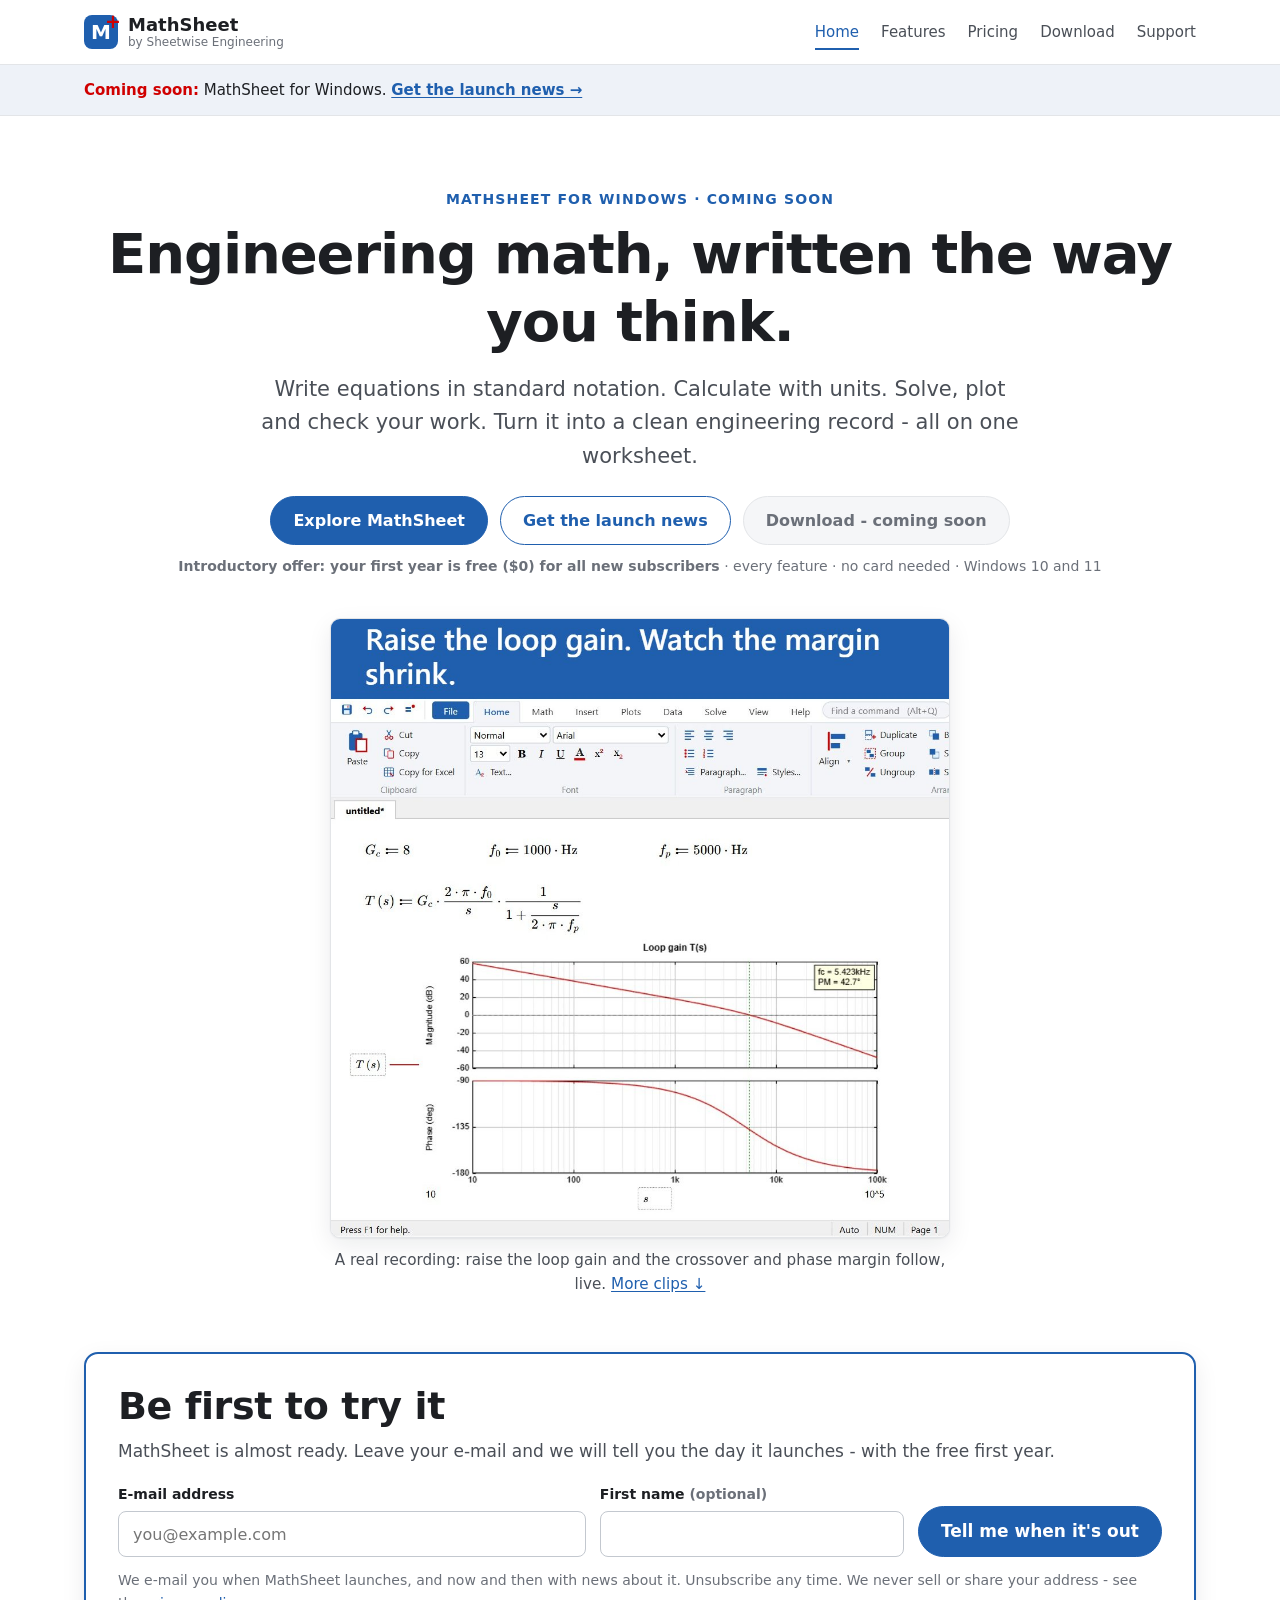
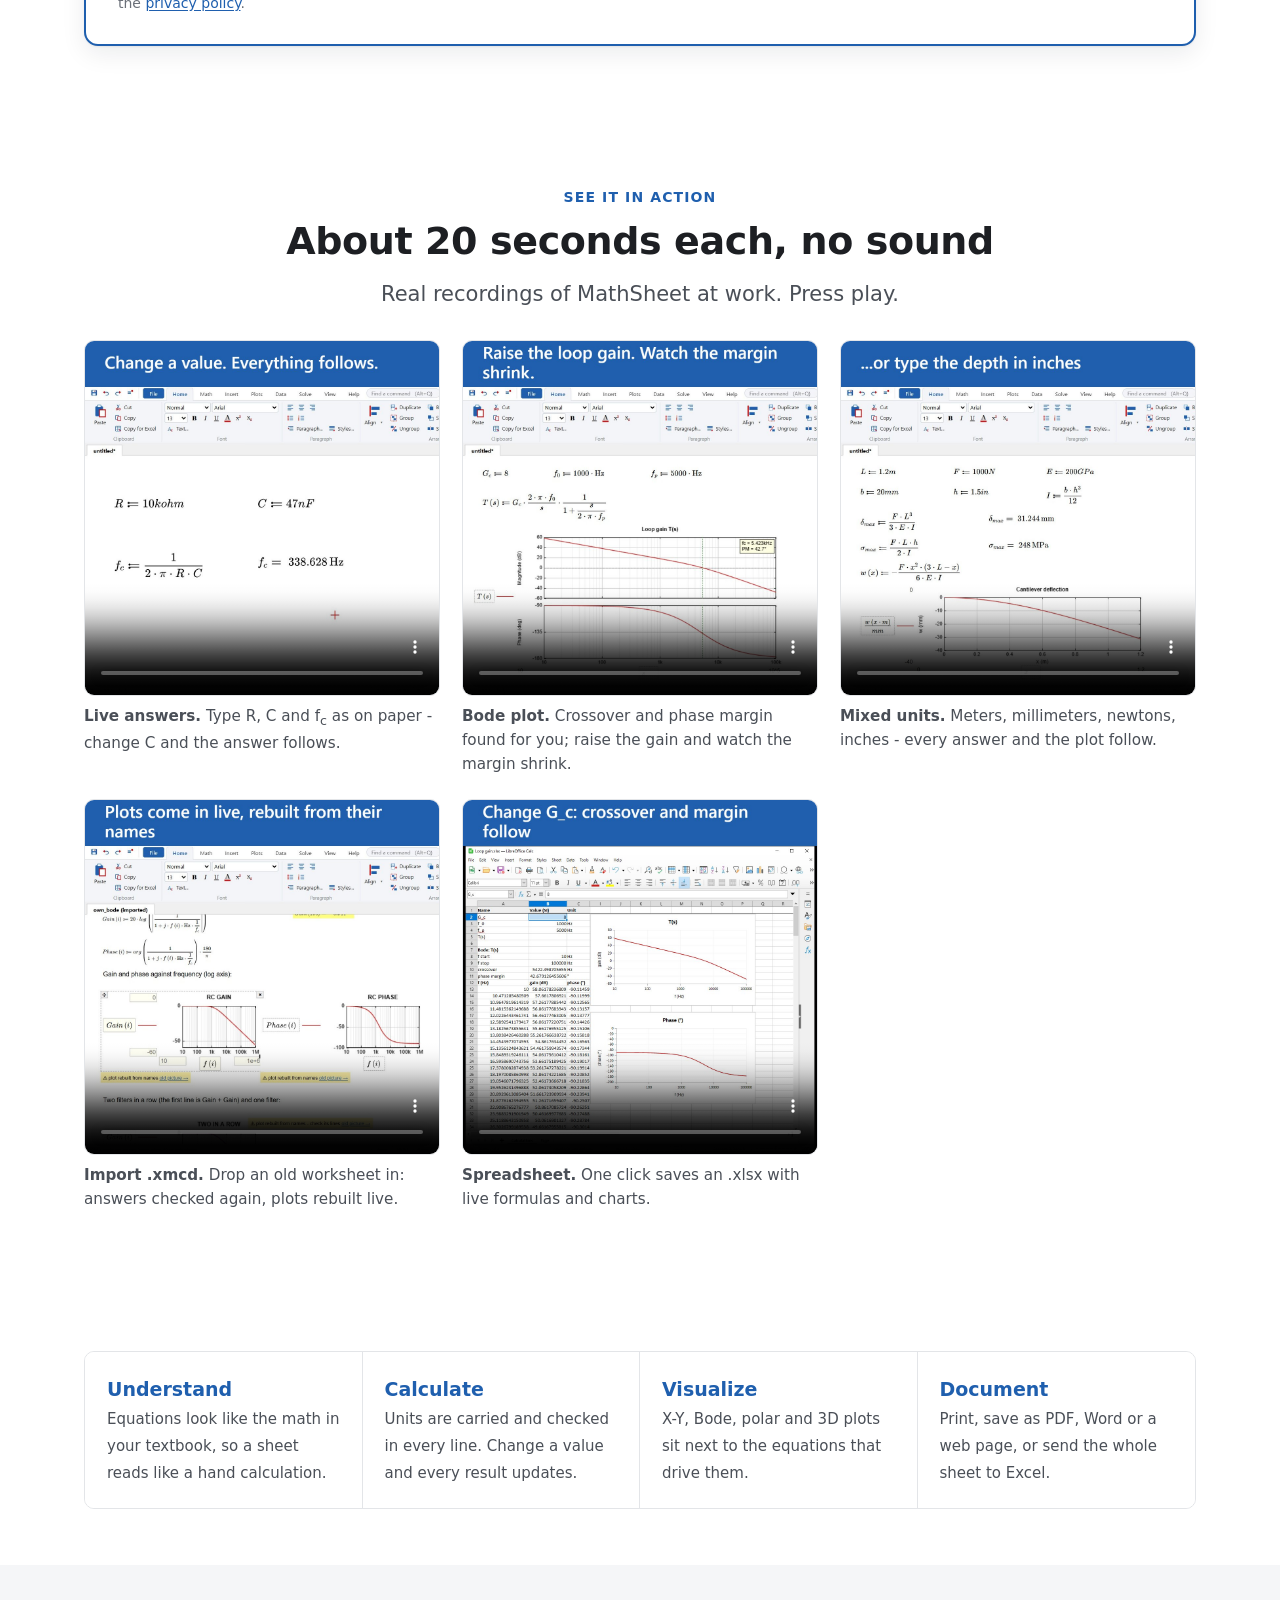
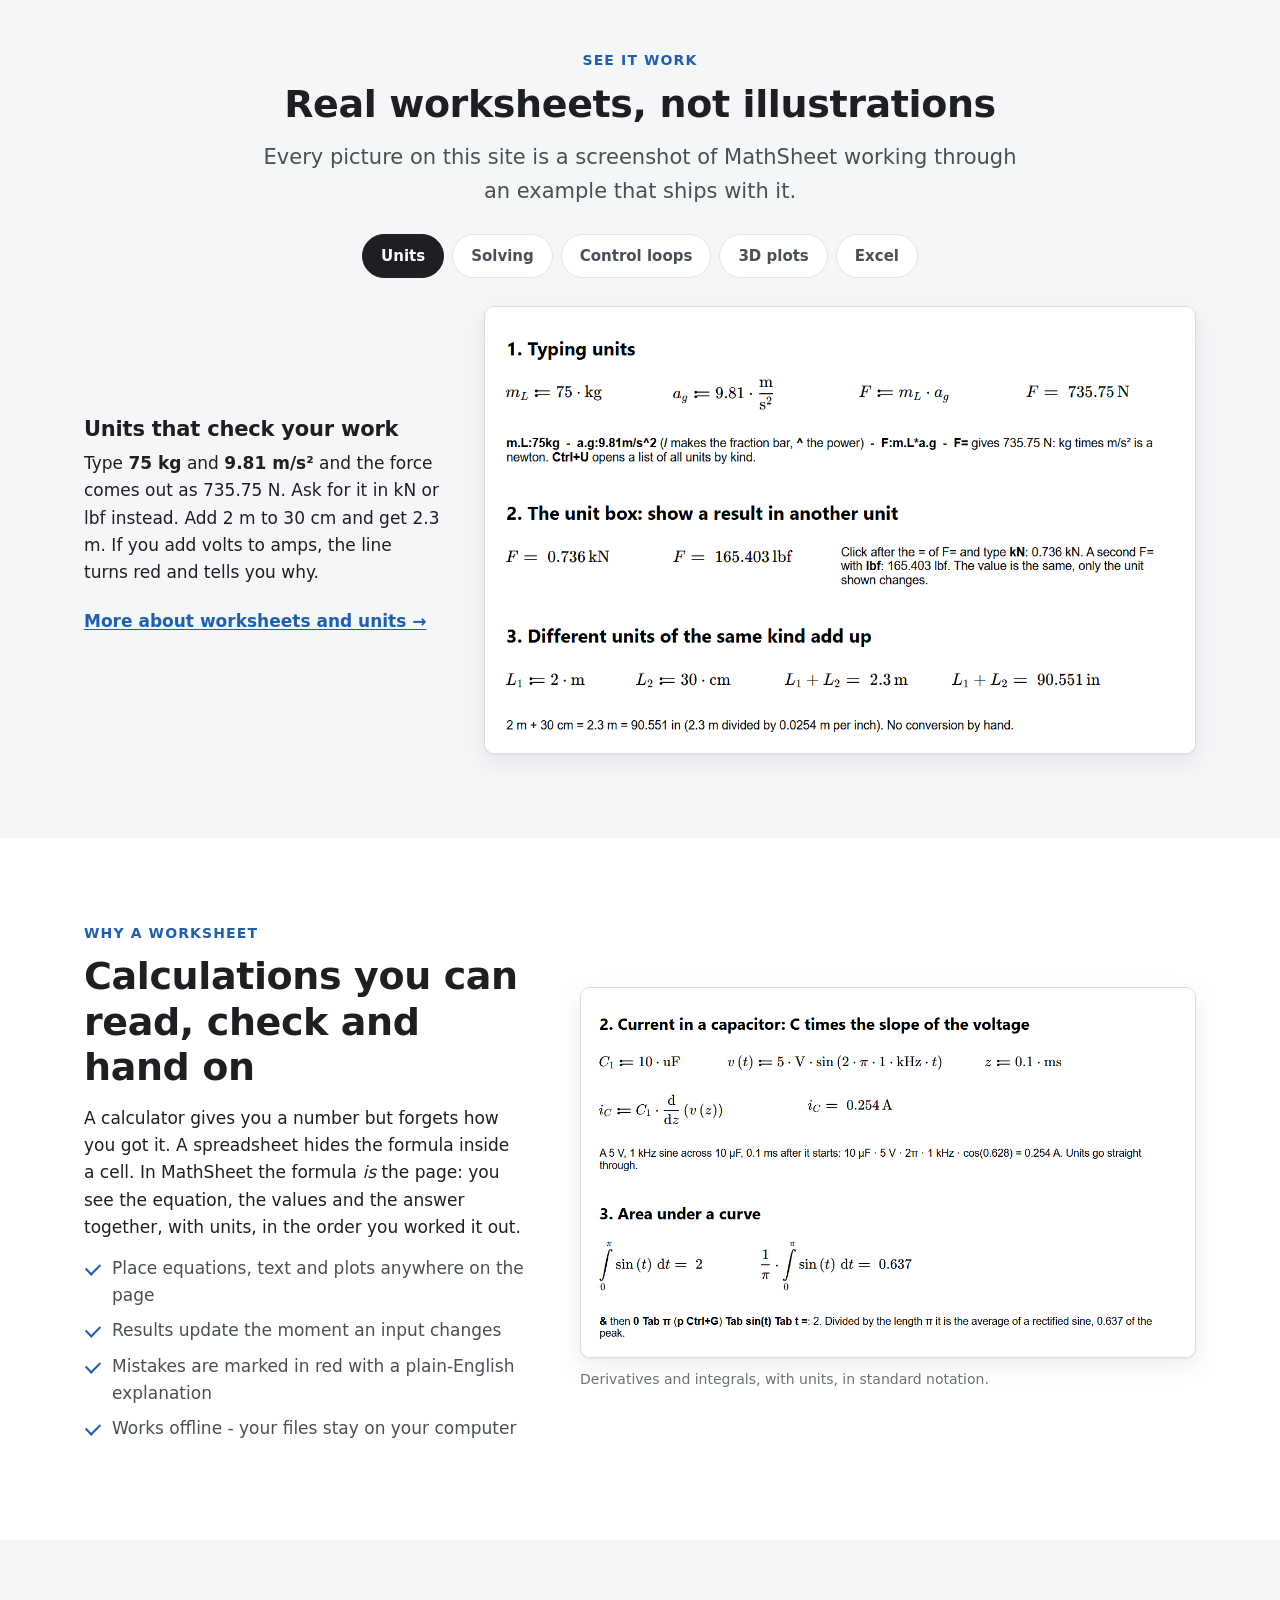
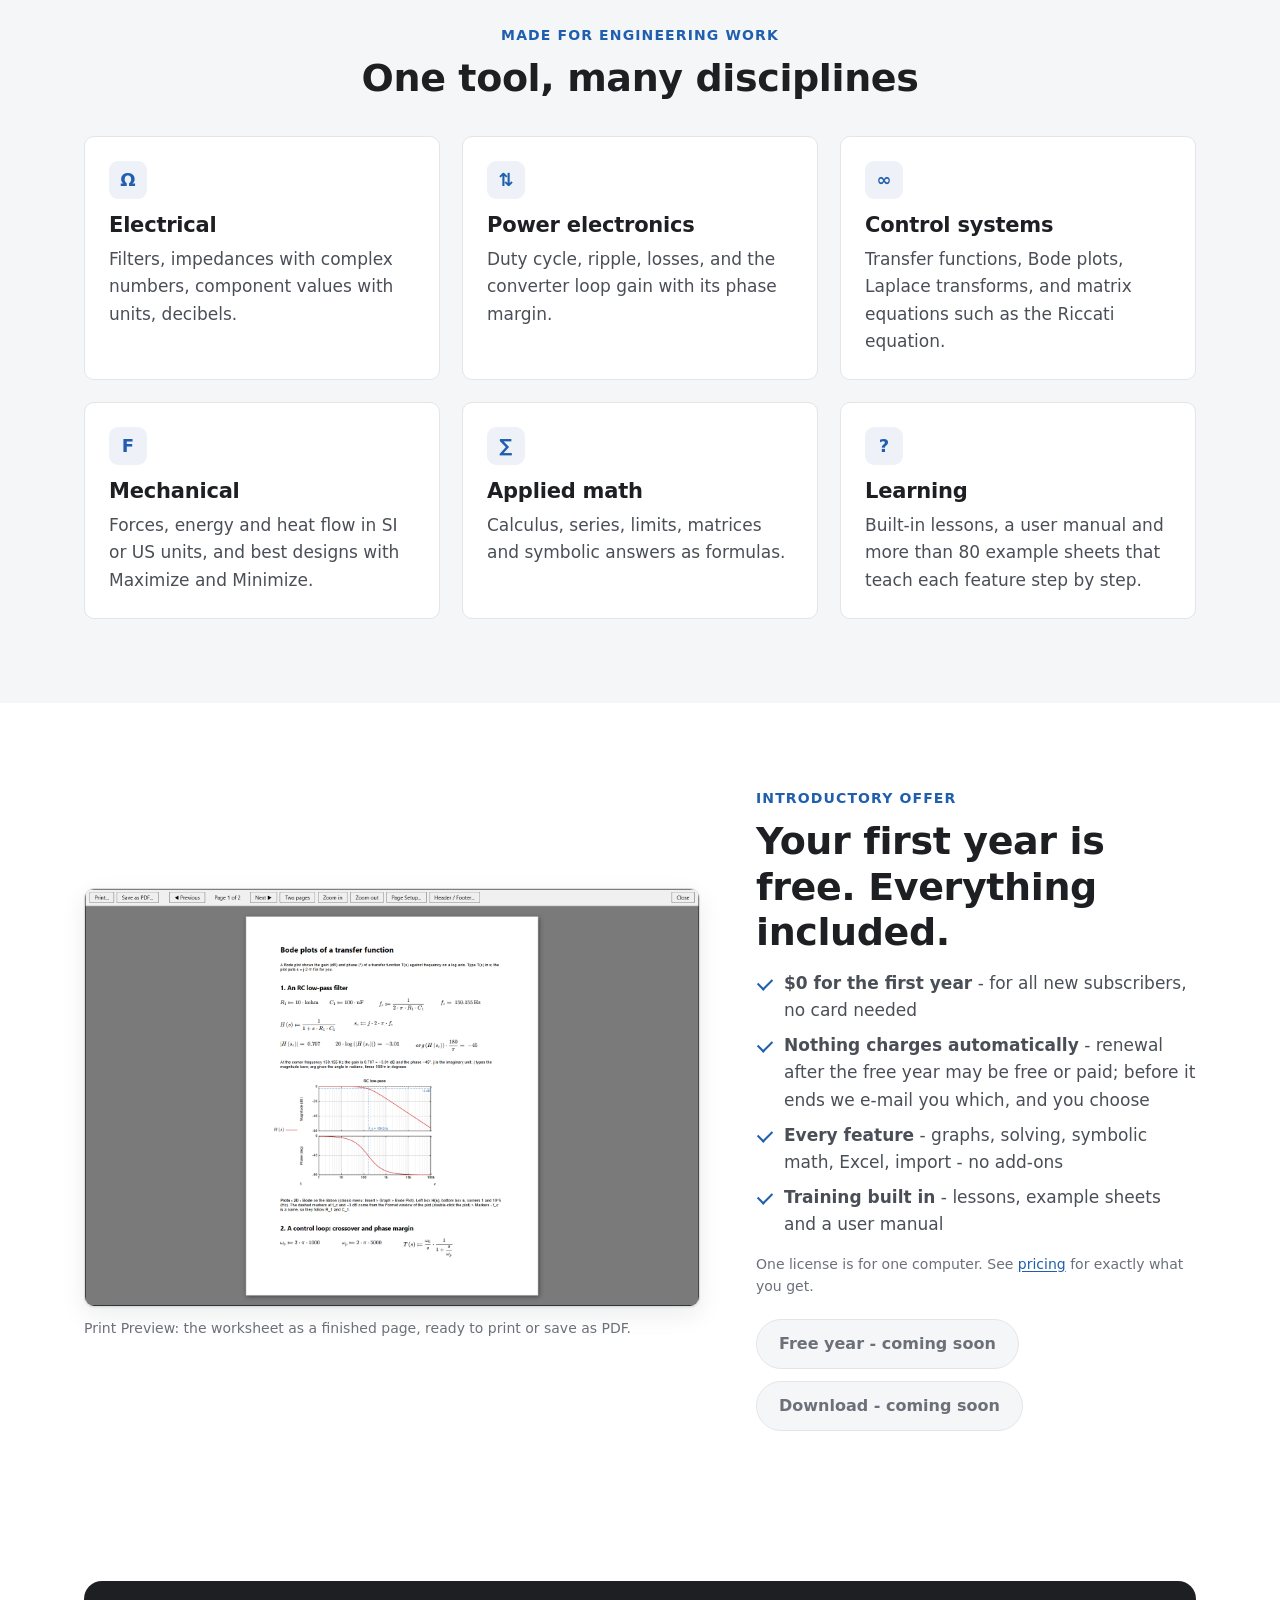
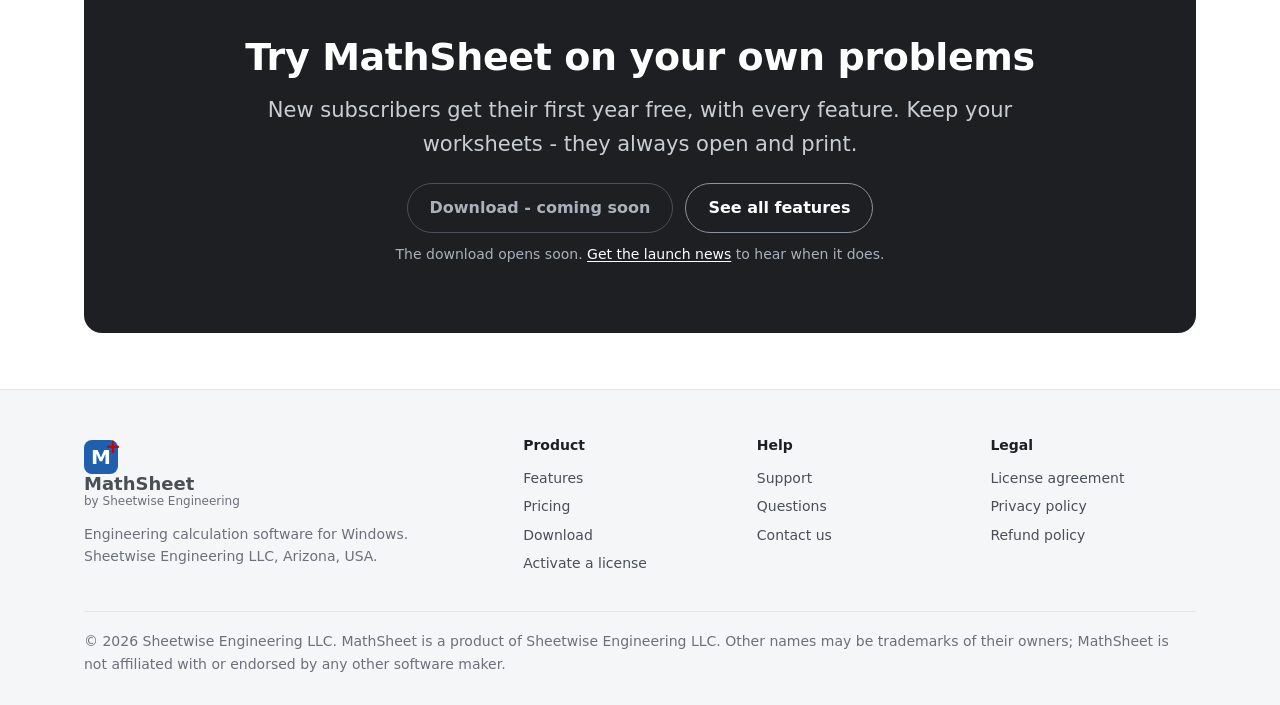
==== commit 3d0fb4e3: "Home page: Bode demo video loops at the top (silent; paused for reduced motion) Co-Authored-By: Clau" ====
--- a/index.html
+++ b/index.html
@@ -83,7 +83,8 @@
     Turn it into a clean engineering record - all on one worksheet.</p>
     <div class="btns"><a class="btn primary" href="features.html">Explore MathSheet</a> <a class="btn secondary" href="#news" data-when-prelaunch>Get the launch news</a> <a class="btn soon" href="download.html" data-download="Download MathSheet" data-style="secondary" aria-disabled="true">Download - coming soon</a></div>
     <p class="note"><b>Introductory offer: your first year is free ($0) for all new subscribers</b> &middot; every feature &middot; no card needed &middot; Windows 10 and 11</p>
-    <div class="shotwrap" id="shot"><figure><button class="zoom" type="button" aria-label="Show full size: MathSheet with an RC low-pass filter: component values with units, the corner frequency 159.155 Hz, the gain at the corner and a Bode plot"><span class="frame"><img src="images/hero-bode.png" width="1458" height="1478" alt="MathSheet with an RC low-pass filter: component values with units, the corner frequency 159.155 Hz, the gain at the corner and a Bode plot" decoding="async"></span></button><figcaption>A real MathSheet worksheet: an RC low-pass filter, worked out with units and drawn as a Bode plot.</figcaption></figure></div>
+    <figure class="herovid" id="shot"><video autoplay muted loop playsinline preload="auto" width="1080" height="1080" poster="videos/bode-margin.jpg" aria-label="MathSheet at work: a loop gain T(s) typed with units and drawn as a Bode plot; as the gain goes up the crossover moves and the phase margin shrinks, live"><source src="videos/bode-margin.mp4" type="video/mp4"></video>
+      <figcaption>A real recording: raise the loop gain and the crossover and phase margin follow, live. <a href="#demos">More clips &darr;</a></figcaption></figure>
   </div>
 </section>
 
--- a/style.css
+++ b/style.css
@@ -61,6 +61,9 @@
 .hero .lead { margin: 0 auto; }
 .hero .btns { justify-content: center; }
 .hero .shotwrap { margin: 44px auto 0; max-width: 980px; }
+.herovid { margin: 40px auto 0; max-width: 620px; }
+.herovid video { display: block; width: 100%; height: auto; border: 1px solid var(--line); border-radius: var(--radius); box-shadow: var(--shadow); background: #fff; }
+.herovid figcaption { margin-top: 10px; font-size: .95rem; color: var(--ink2); }
 
 /* screenshots */
 .frame { display: block; border: 1px solid #d9dce1; border-radius: var(--radius); background: #fff; box-shadow: var(--shadow); overflow: hidden; }
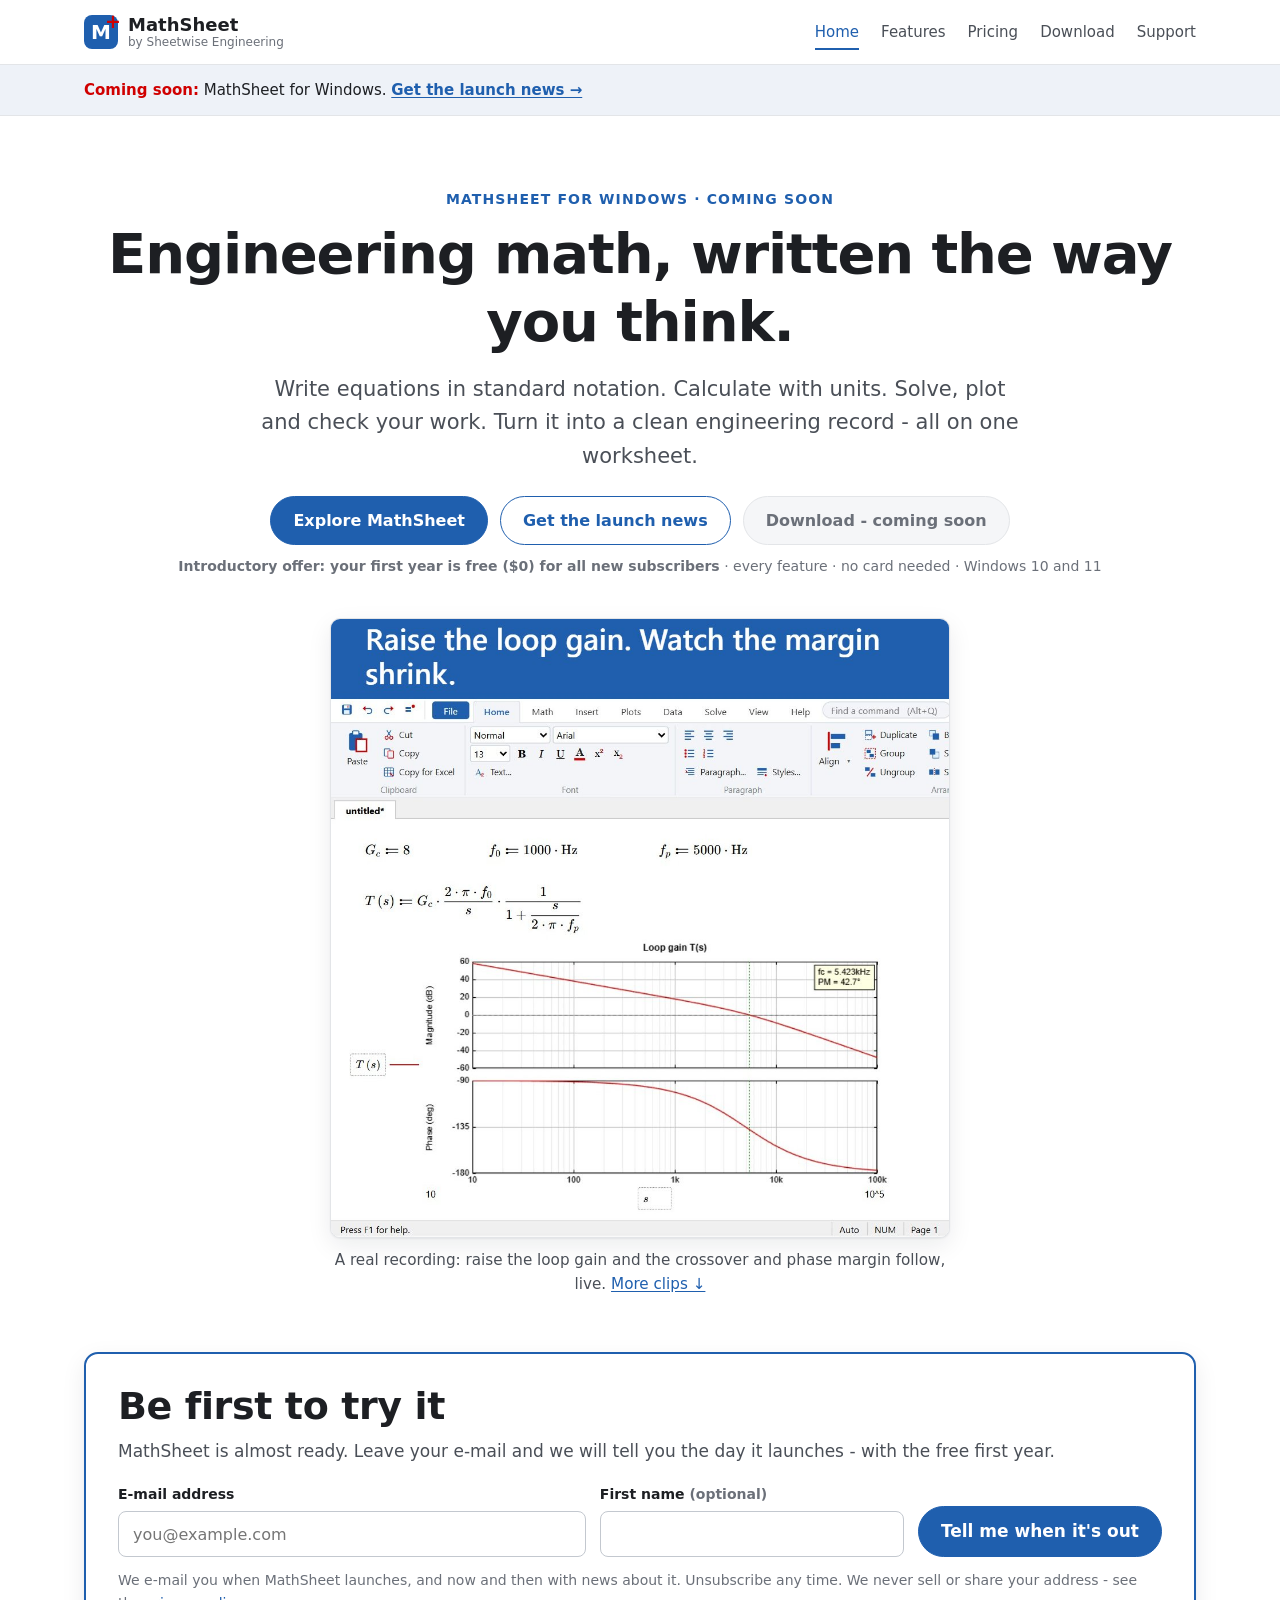
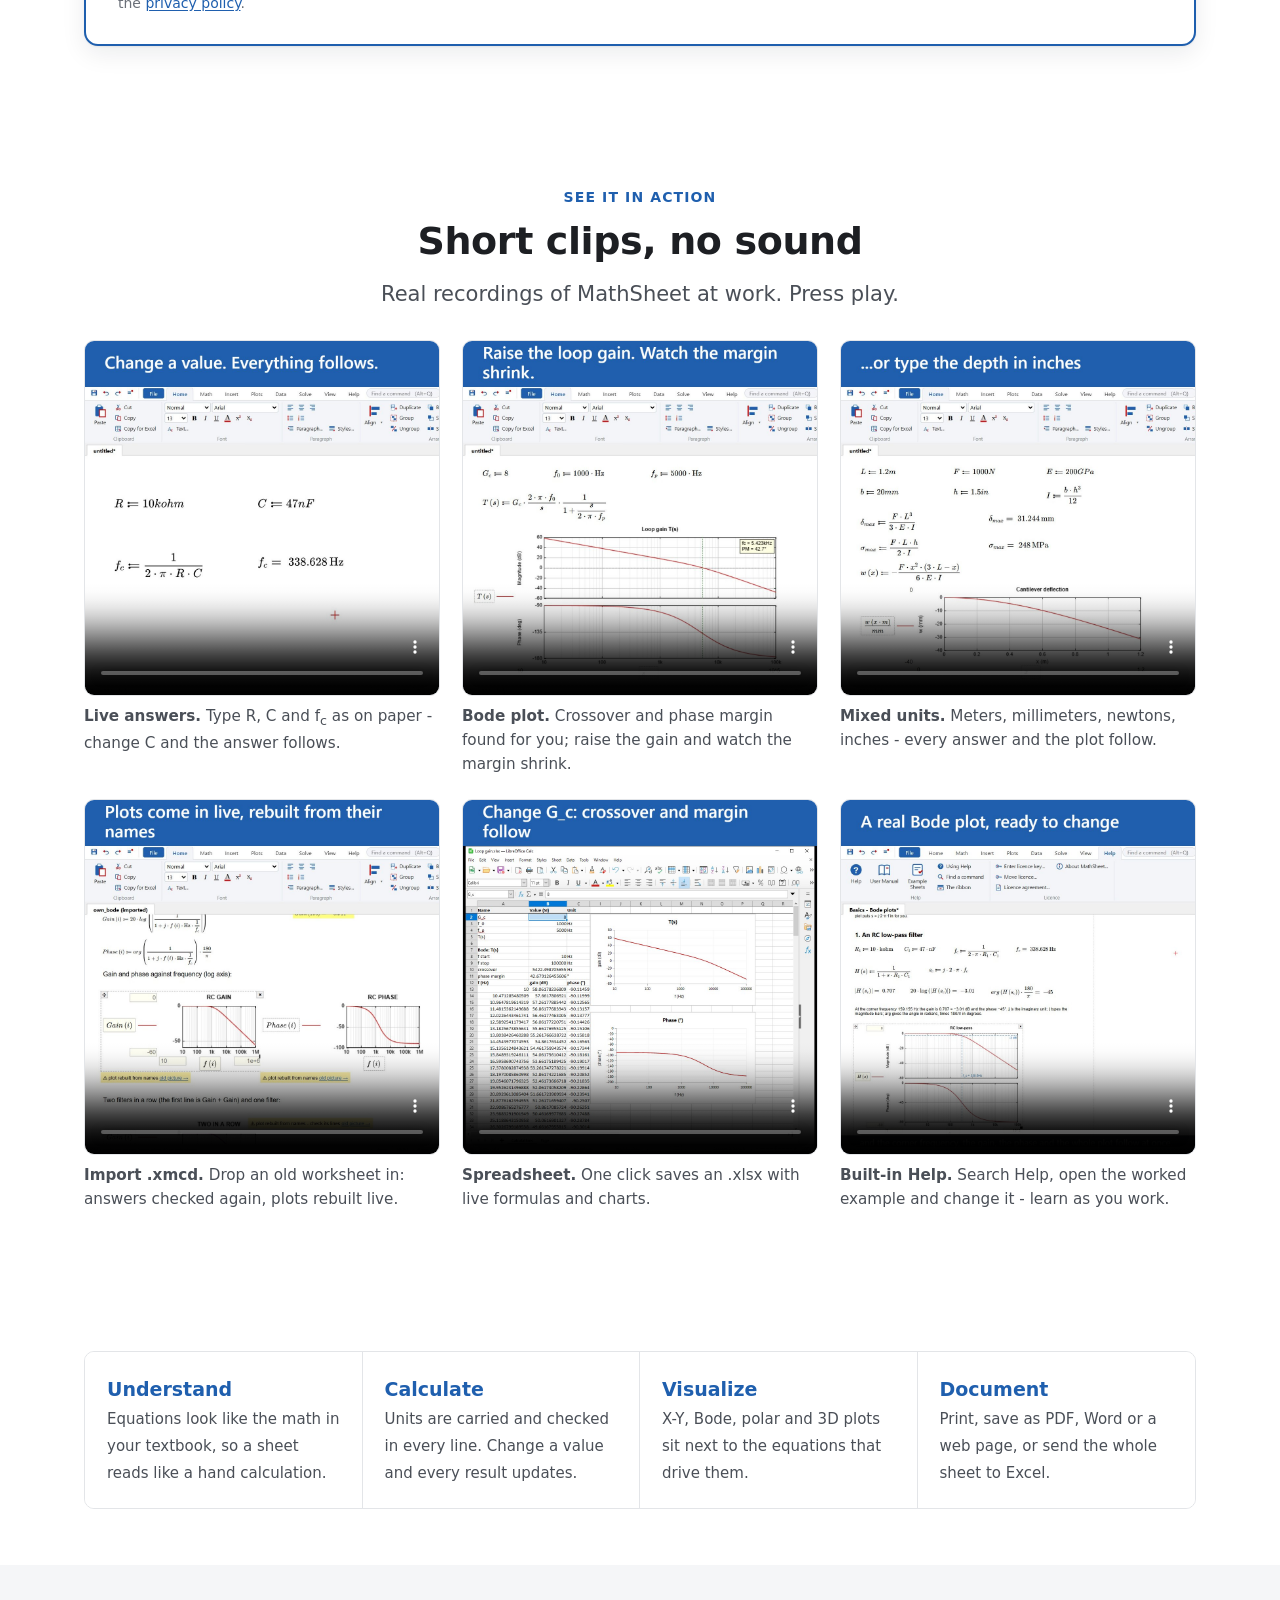
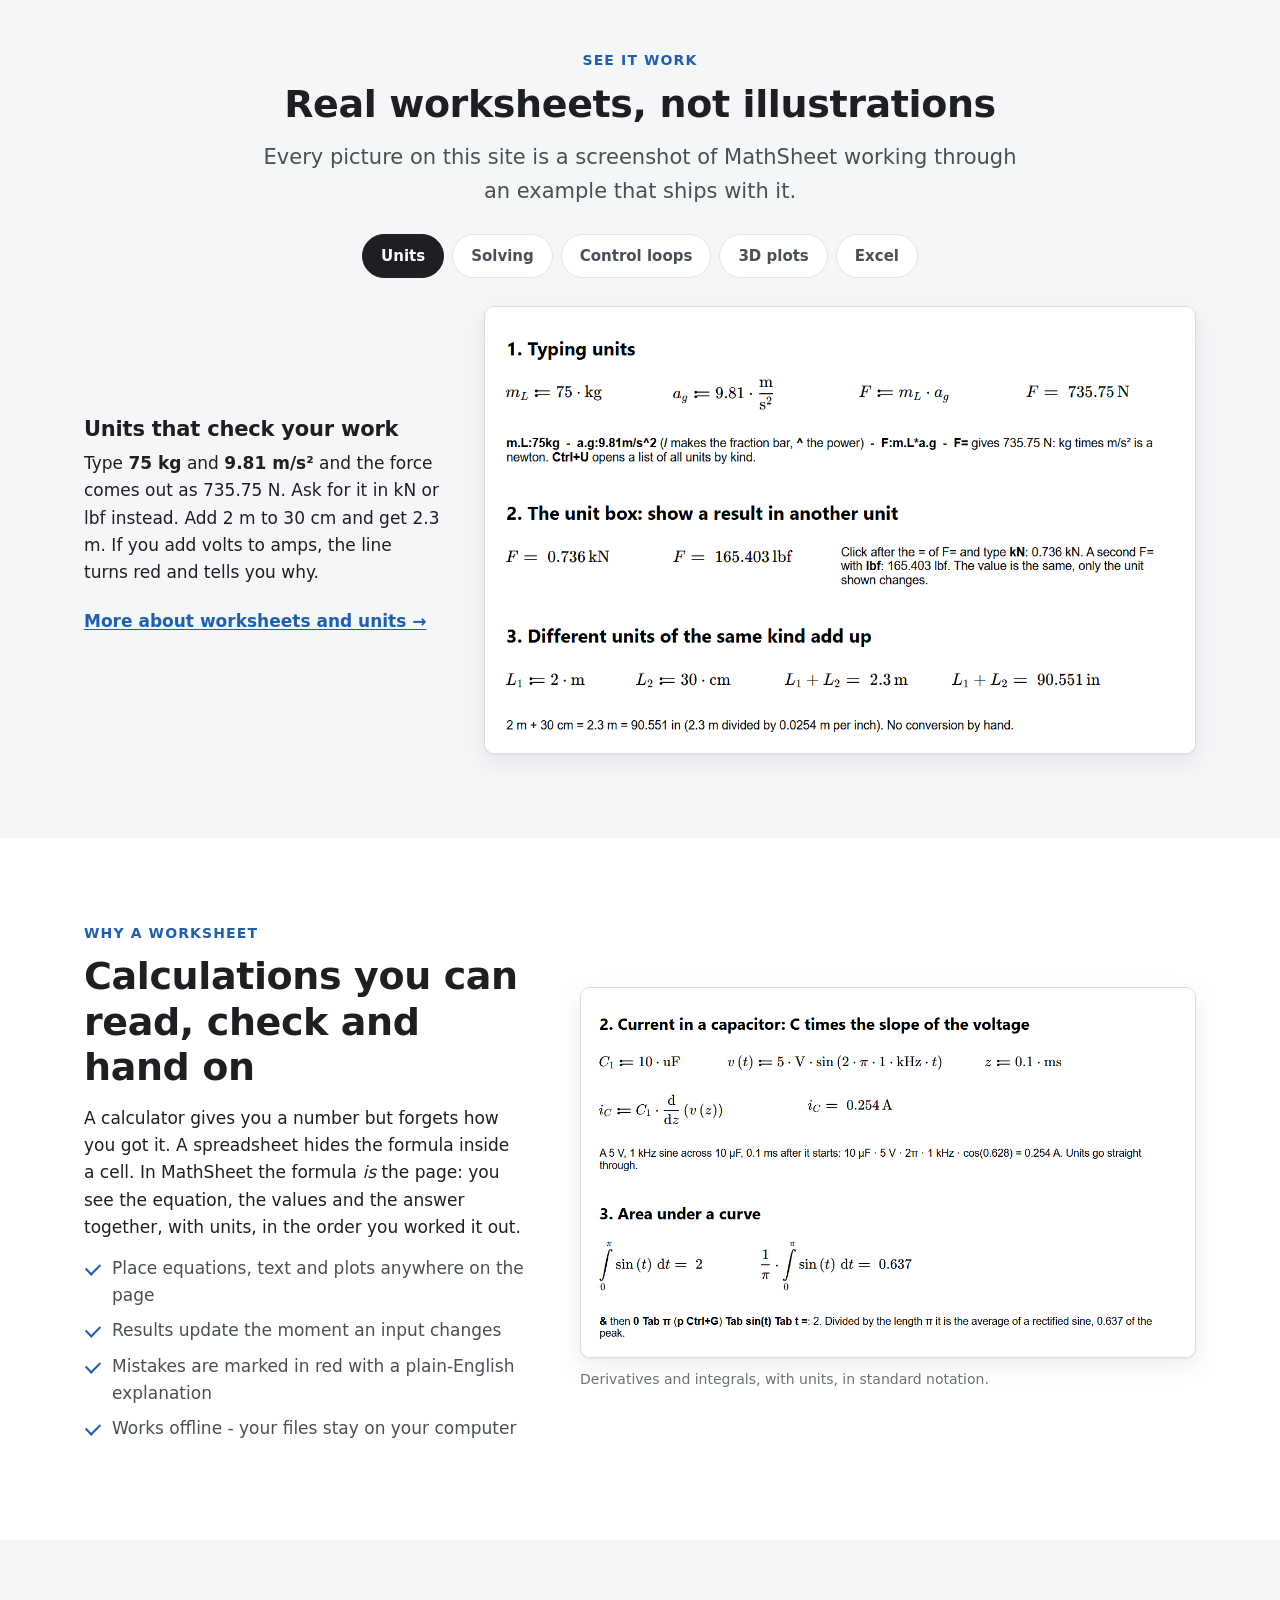
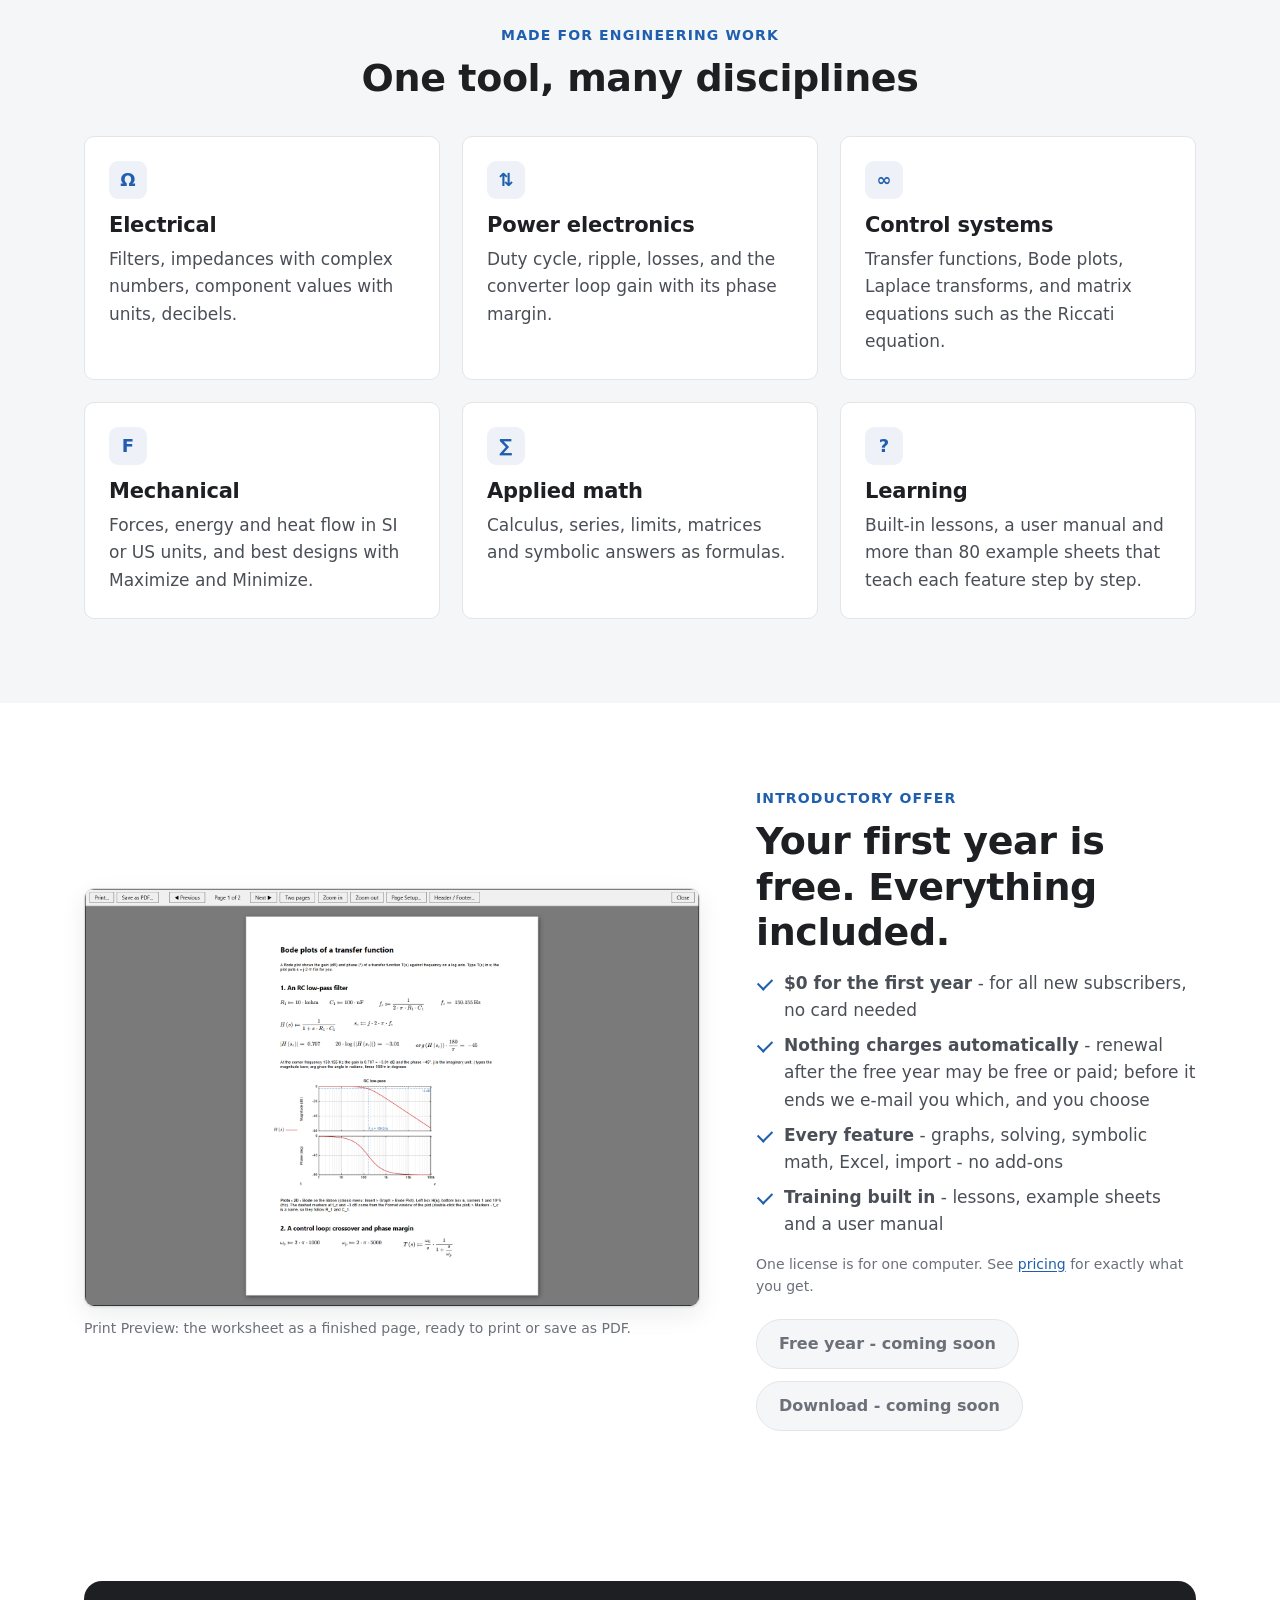
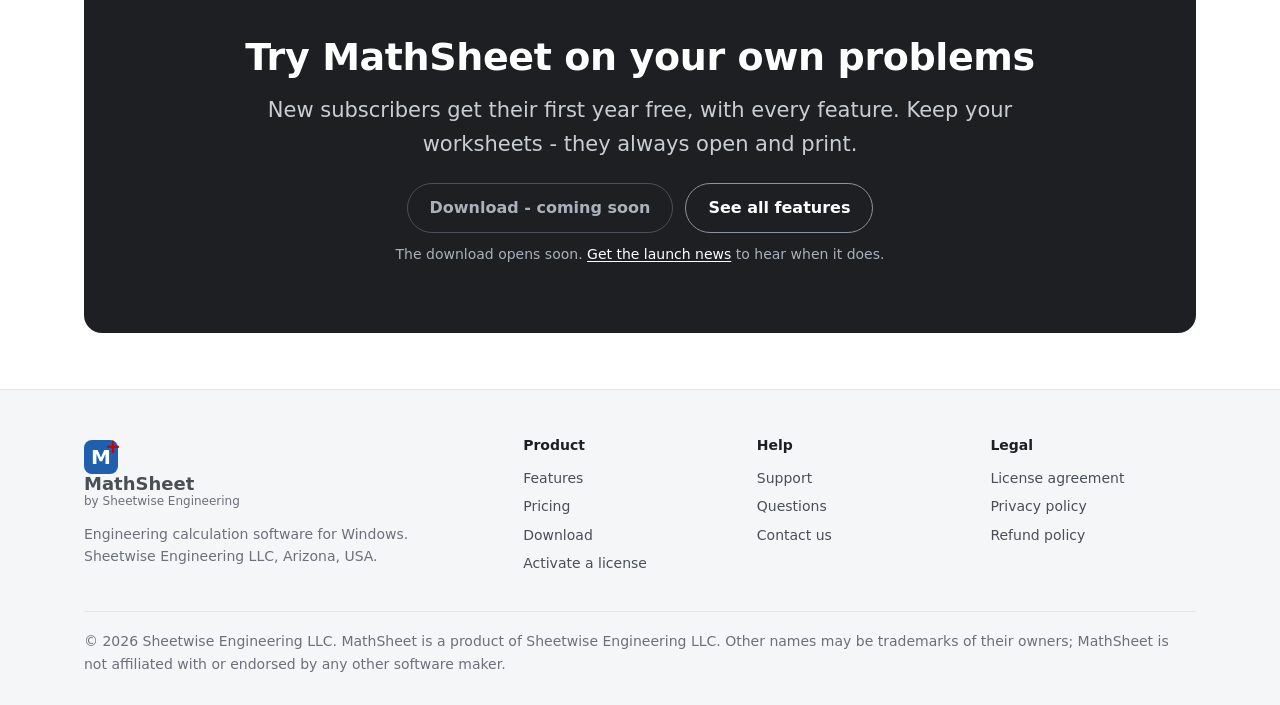
==== commit b66c0473: "Home page: 6th demo clip - built-in Help tour Co-Authored-By: Claude Opus 5.5 <noreply@anthropic.com" ====
--- a/index.html
+++ b/index.html
@@ -114,7 +114,7 @@
 <section id="demos">
   <div class="wrap center">
     <p class="eyebrow">See it in action</p>
-    <h2>About 20 seconds each, no sound</h2>
+    <h2>Short clips, no sound</h2>
     <p class="lead">Real recordings of MathSheet at work. Press play.</p>
   </div>
   <div class="wrap">
@@ -129,6 +129,8 @@
         <figcaption><b>Import .xmcd.</b> Drop an old worksheet in: answers checked again, plots rebuilt live.</figcaption></figure>
       <figure><video controls muted playsinline preload="none" width="1080" height="1080" poster="videos/excel-workbook.jpg" aria-label="Spreadsheet: One click saves an .xlsx with live formulas and charts."><source src="videos/excel-workbook.mp4" type="video/mp4"></video>
         <figcaption><b>Spreadsheet.</b> One click saves an .xlsx with live formulas and charts.</figcaption></figure>
+      <figure><video controls muted playsinline preload="none" width="1080" height="1080" poster="videos/help-tour.jpg" aria-label="Built-in Help: Search Help, open the worked example and change it - learn as you work."><source src="videos/help-tour.mp4" type="video/mp4"></video>
+        <figcaption><b>Built-in Help.</b> Search Help, open the worked example and change it - learn as you work.</figcaption></figure>
     </div>
   </div>
 </section>
